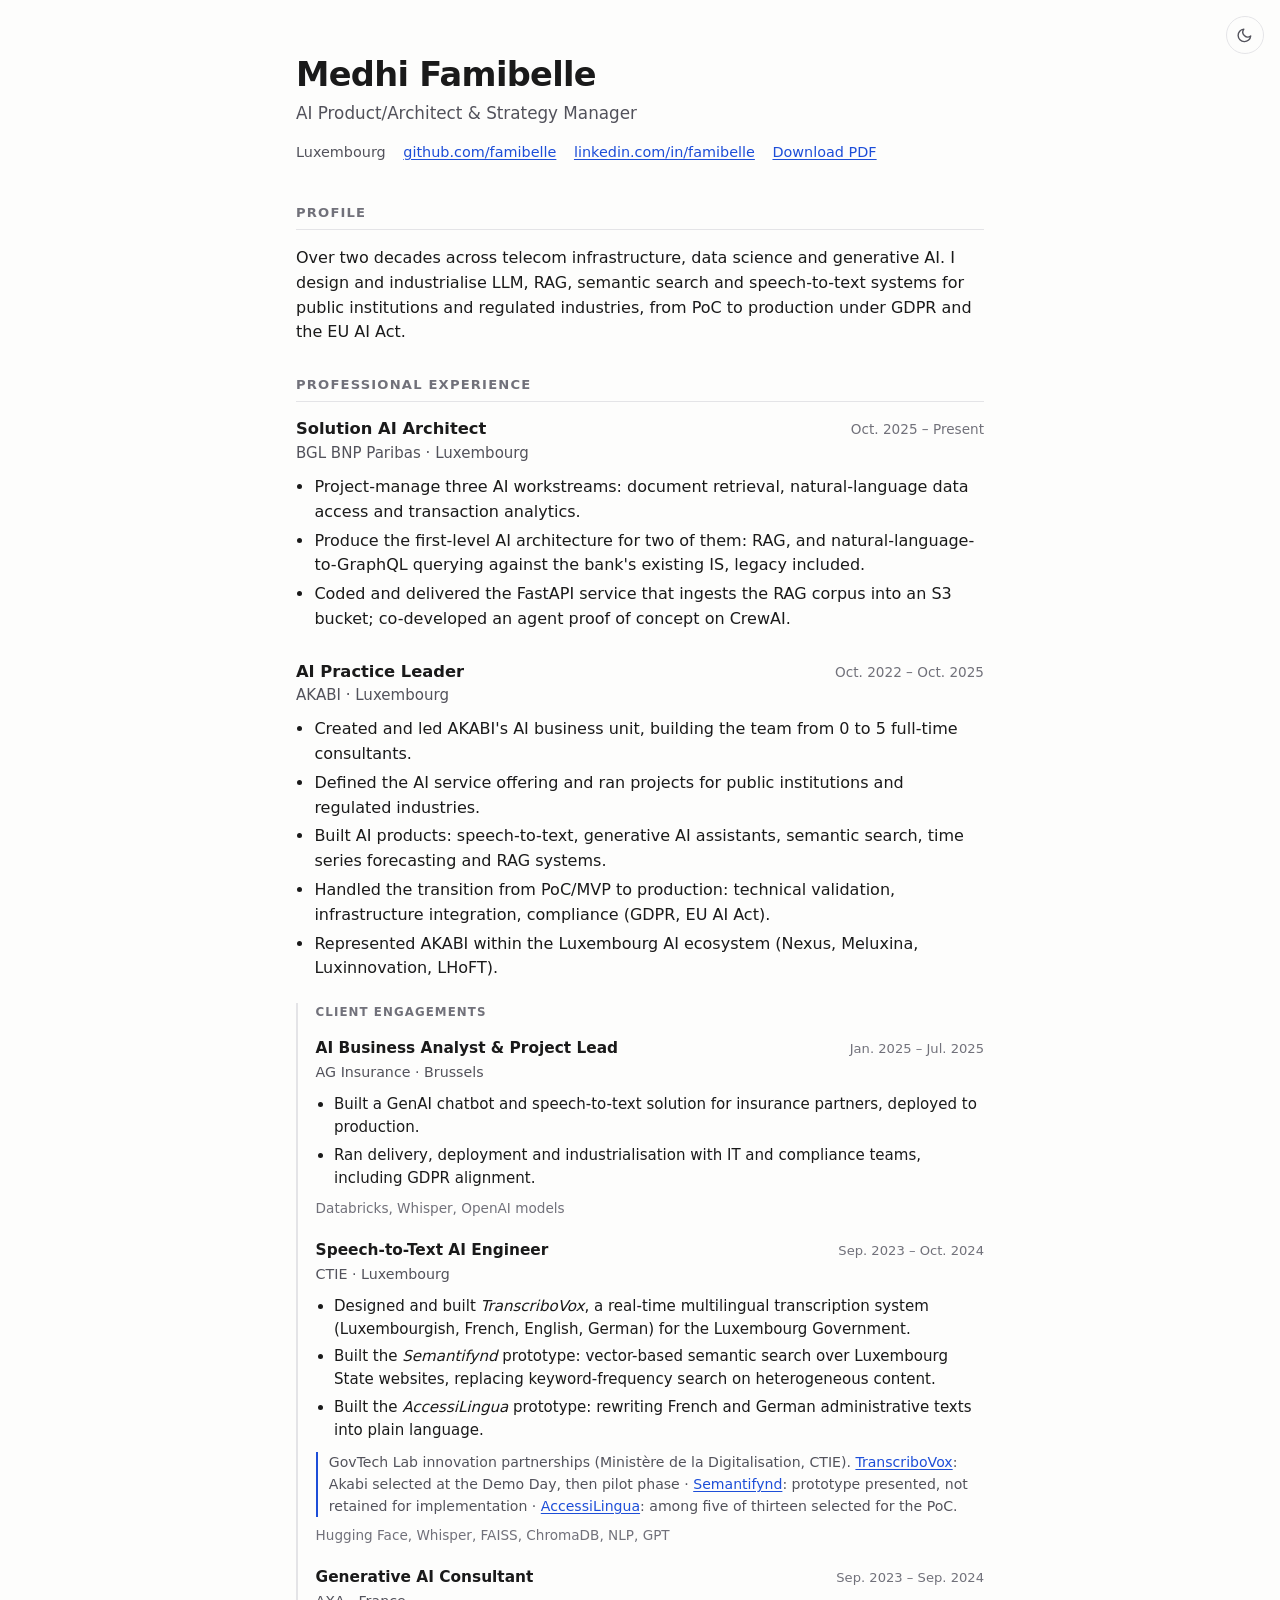
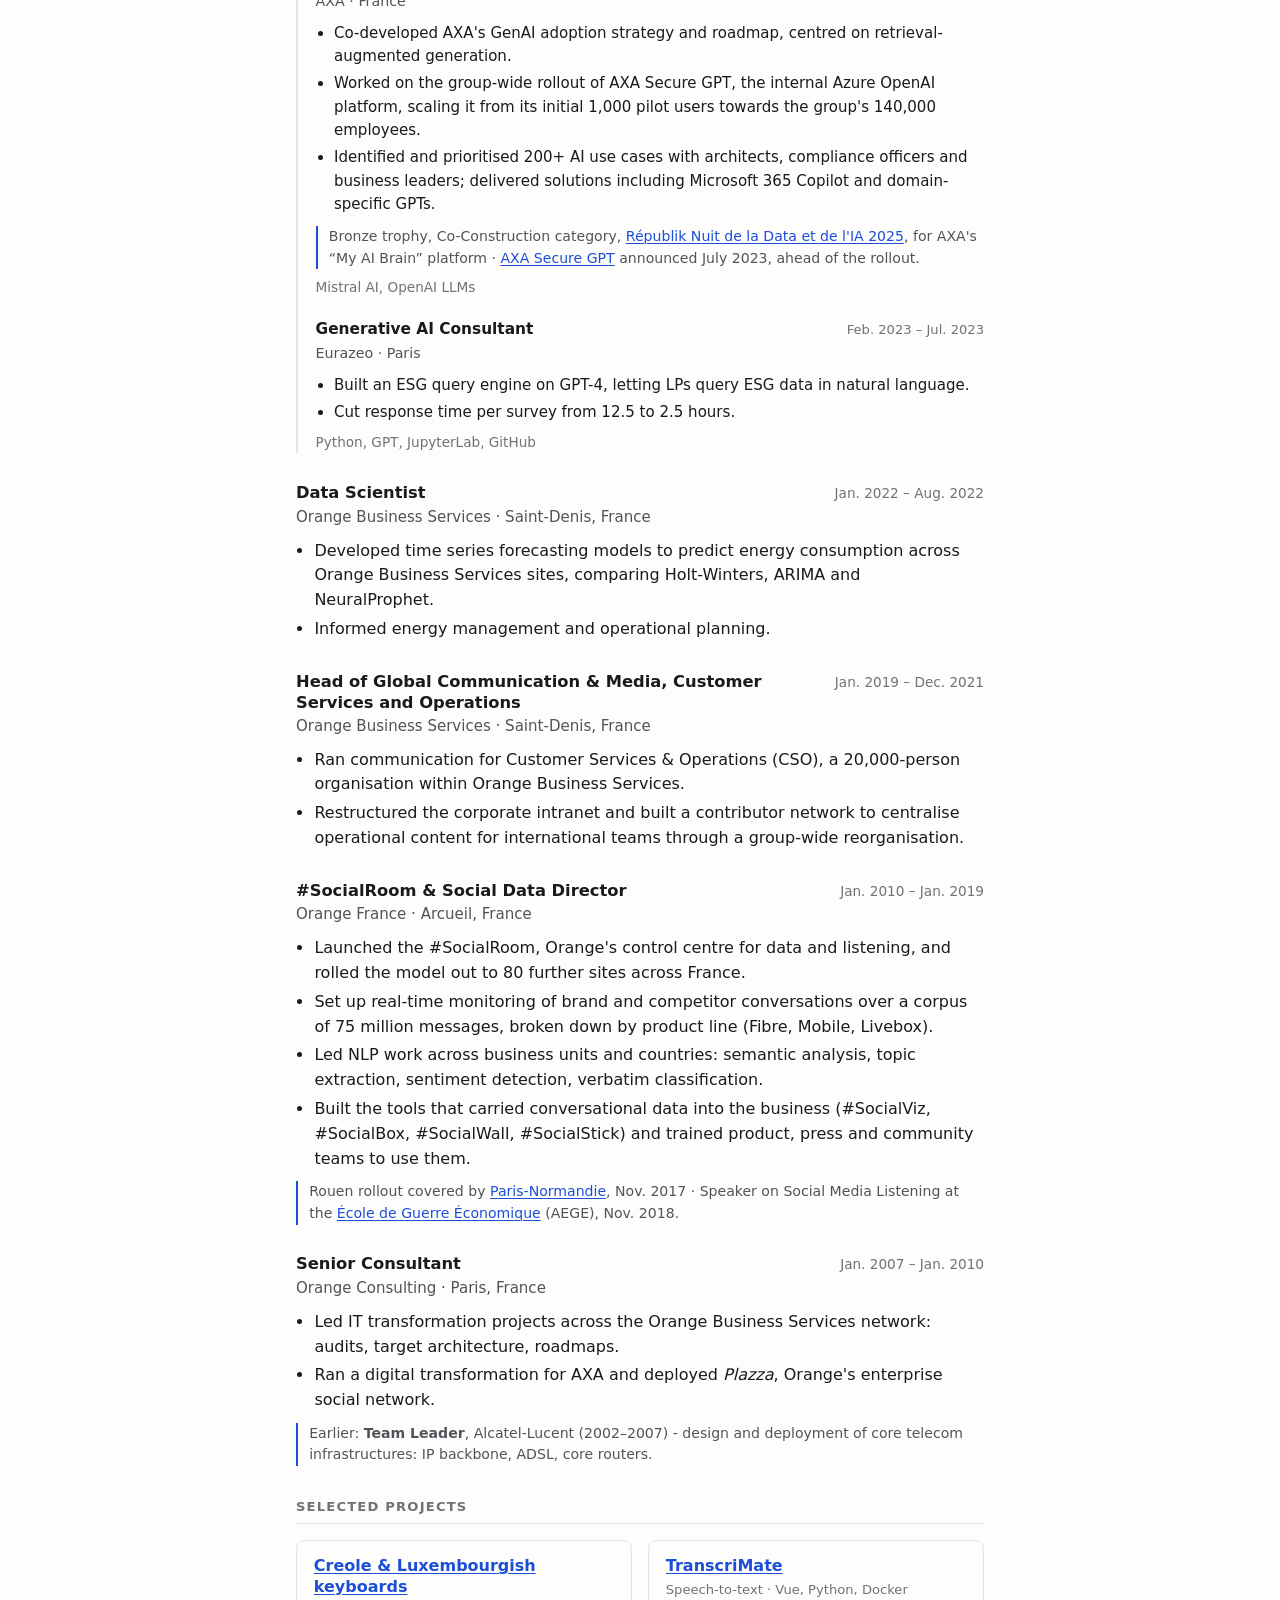
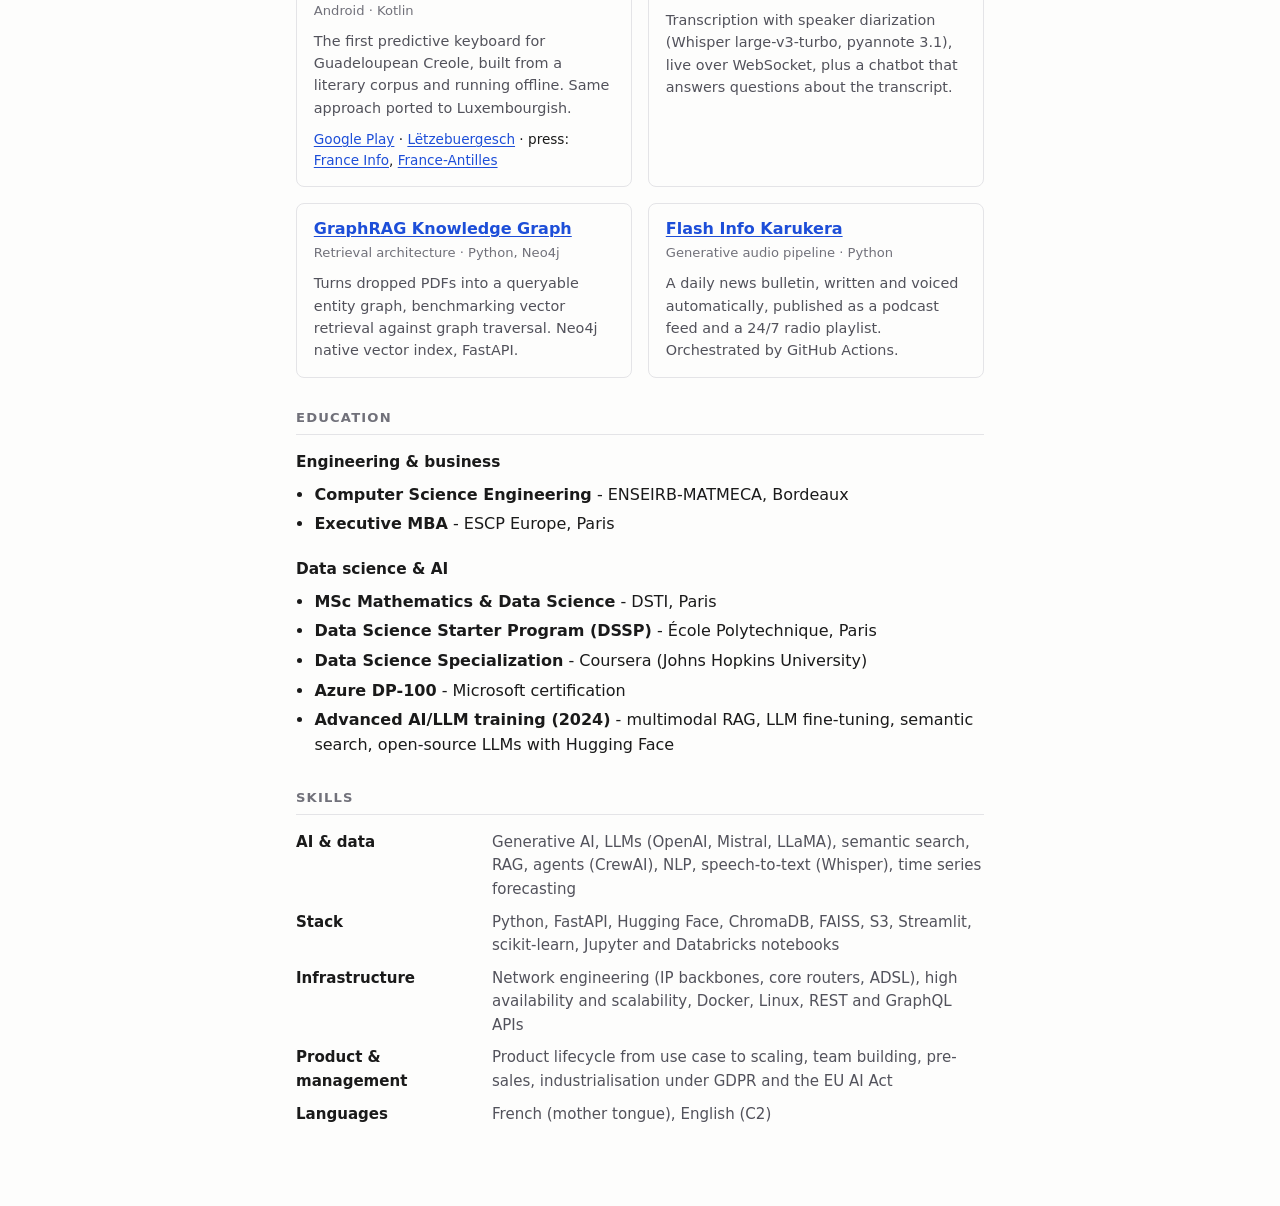
==== index.html @ b58284ec "Scope the Databricks claim to notebooks L'usage réel s'est limité aux notebooks. Listé sec dans une " ====
<!DOCTYPE html>
<html lang="en">
<head>
  <meta charset="utf-8">
  <meta name="viewport" content="width=device-width, initial-scale=1">
  <title>Medhi Famibelle - AI Product/Architect &amp; Strategy Manager</title>
  <meta name="description" content="CV of Medhi Famibelle - AI Product/Architect &amp; Strategy Manager. Generative AI, LLMs, RAG, speech-to-text and data science, from PoC to regulated production.">
  <link rel="stylesheet" href="assets/style.css">
  <link rel="stylesheet" href="assets/print.css" media="print">
  <script>
    // Avant le premier rendu, sinon la page clignote en clair au chargement.
    (function () {
      try {
        var saved = localStorage.getItem('theme');
        if (saved === 'light' || saved === 'dark') {
          document.documentElement.setAttribute('data-theme', saved);
        }
      } catch (e) { /* localStorage indisponible : on garde la préférence système */ }
    })();
  </script>
</head>
<body>

<button id="theme-toggle" class="theme-toggle" type="button" aria-label="Switch to dark mode" aria-pressed="false">
  <svg class="icon-sun" viewBox="0 0 24 24" fill="none" stroke="currentColor" stroke-width="2" stroke-linecap="round" aria-hidden="true">
    <circle cx="12" cy="12" r="4"></circle>
    <path d="M12 2v2M12 20v2M4.9 4.9l1.4 1.4M17.7 17.7l1.4 1.4M2 12h2M20 12h2M4.9 19.1l1.4-1.4M17.7 6.3l1.4-1.4"></path>
  </svg>
  <svg class="icon-moon" viewBox="0 0 24 24" fill="none" stroke="currentColor" stroke-width="2" stroke-linecap="round" stroke-linejoin="round" aria-hidden="true">
    <path d="M21 12.8A9 9 0 1 1 11.2 3a7 7 0 0 0 9.8 9.8z"></path>
  </svg>
</button>

<main class="cv">

  <header class="identity">
    <h1>Medhi Famibelle</h1>
    <p class="headline">AI Product/Architect &amp; Strategy Manager</p>
    <ul class="contact">
      <li>Luxembourg</li>
      <li><a href="https://github.com/famibelle" rel="me">github.com/famibelle</a></li>
      <li><a href="https://www.linkedin.com/in/famibelle/" rel="me">linkedin.com/in/famibelle</a></li>
      <li class="contact-pdf"><a href="medhi-famibelle-cv.pdf" download>Download PDF</a></li>
    </ul>
  </header>

  <section id="profile">
    <h2>Profile</h2>
    <p>
      Over two decades across telecom infrastructure, data science and generative AI.
      I design and industrialise LLM, RAG, semantic search and speech-to-text systems
      for public institutions and regulated industries, from PoC to production under
      GDPR and the EU AI Act.
    </p>
  </section>

  <section id="experience">
    <h2>Professional experience</h2>

    <article class="entry">
      <header class="entry-head">
        <h3 class="entry-role">Solution AI Architect</h3>
        <p class="entry-org">BGL BNP Paribas<span class="sep"> · </span><span class="entry-place">Luxembourg</span></p>
        <p class="entry-dates"><time datetime="2025-10">Oct. 2025</time> – Present</p>
      </header>
      <ul class="bullets">
        <li>Project-manage three AI workstreams: document retrieval, natural-language data access and transaction analytics.</li>
        <li>Produce the first-level AI architecture for two of them: RAG, and natural-language-to-GraphQL querying against the bank's existing IS, legacy included.</li>
        <li>Coded and delivered the FastAPI service that ingests the RAG corpus into an S3 bucket; co-developed an agent proof of concept on CrewAI.</li>
      </ul>
    </article>

    <article class="entry">
      <header class="entry-head">
        <h3 class="entry-role">AI Practice Leader</h3>
        <p class="entry-org">AKABI<span class="sep"> · </span><span class="entry-place">Luxembourg</span></p>
        <p class="entry-dates"><time datetime="2022-10">Oct. 2022</time> – <time datetime="2025-10">Oct. 2025</time></p>
      </header>
      <ul class="bullets">
        <li>Created and led AKABI's AI business unit, building the team from 0 to 5 full-time consultants.</li>
        <li>Defined the AI service offering and ran projects for public institutions and regulated industries.</li>
        <li>Built AI products: speech-to-text, generative AI assistants, semantic search, time series forecasting and RAG systems.</li>
        <li>Handled the transition from PoC/MVP to production: technical validation, infrastructure integration, compliance (GDPR, EU AI Act).</li>
        <li>Represented AKABI within the Luxembourg AI ecosystem (Nexus, Meluxina, Luxinnovation, LHoFT).</li>
      </ul>

      <div class="missions">
        <h4 class="missions-label">Client engagements</h4>

        <article class="entry entry--sub">
          <header class="entry-head">
            <h3 class="entry-role">AI Business Analyst &amp; Project Lead</h3>
            <p class="entry-org">AG Insurance<span class="sep"> · </span><span class="entry-place">Brussels</span></p>
            <p class="entry-dates"><time datetime="2025-01">Jan. 2025</time> – <time datetime="2025-07">Jul. 2025</time></p>
          </header>
          <ul class="bullets">
            <li>Built a GenAI chatbot and speech-to-text solution for insurance partners, deployed to production.</li>
            <li>Ran delivery, deployment and industrialisation with IT and compliance teams, including GDPR alignment.</li>
          </ul>
          <p class="stack">Databricks, Whisper, OpenAI models</p>
        </article>

        <article class="entry entry--sub">
          <header class="entry-head">
            <h3 class="entry-role">Speech-to-Text AI Engineer</h3>
            <p class="entry-org">CTIE<span class="sep"> · </span><span class="entry-place">Luxembourg</span></p>
            <p class="entry-dates"><time datetime="2023-09">Sep. 2023</time> – <time datetime="2024-10">Oct. 2024</time></p>
          </header>
          <ul class="bullets">
            <li>Designed and built <em>TranscriboVox</em>, a real-time multilingual transcription system (Luxembourgish, French, English, German) for the Luxembourg Government.</li>
            <li>Built the <em>Semantifynd</em> prototype: vector-based semantic search over Luxembourg State websites, replacing keyword-frequency search on heterogeneous content.</li>
            <li>Built the <em>AccessiLingua</em> prototype: rewriting French and German administrative texts into plain language.</li>
          </ul>
          <p class="note">GovTech Lab innovation partnerships (Ministère de la Digitalisation, CTIE). <a href="https://govtechlab.public.lu/en/agenda/2023/demoday-transcribovox.html">TranscriboVox</a>: Akabi selected at the Demo Day, then pilot phase · <a href="https://govtechlab.public.lu/fr/call-solution/2023/semantifynd.html">Semantifynd</a>: prototype presented, not retained for implementation · <a href="https://mindigital.gouvernement.lu/fr/actualites/article/2024/accessilingua-poc.html">AccessiLingua</a>: among five of thirteen selected for the PoC.</p>
          <p class="stack">Hugging Face, Whisper, FAISS, ChromaDB, NLP, GPT</p>
        </article>

        <article class="entry entry--sub">
          <header class="entry-head">
            <h3 class="entry-role">Generative AI Consultant</h3>
            <p class="entry-org">AXA<span class="sep"> · </span><span class="entry-place">France</span></p>
            <p class="entry-dates"><time datetime="2023-09">Sep. 2023</time> – <time datetime="2024-09">Sep. 2024</time></p>
          </header>
          <ul class="bullets">
            <li>Co-developed AXA's GenAI adoption strategy and roadmap, centred on retrieval-augmented generation.</li>
            <li>Worked on the group-wide rollout of AXA Secure GPT, the internal Azure OpenAI platform, scaling it from its initial 1,000 pilot users towards the group's 140,000 employees.</li>
            <li>Identified and prioritised 200+ AI use cases with architects, compliance officers and business leaders; delivered solutions including Microsoft 365 Copilot and domain-specific GPTs.</li>
          </ul>
          <p class="note">Bronze trophy, Co-Construction category, <a href="https://www.republikgroup.com/articles/ecedf929-921c-f111-9a49-000d3a2f771b/nuit-de-la-data-et-de-l-ia-2025-decouvrez-le-palmares-des-trophees-">Républik Nuit de la Data et de l'IA 2025</a>, for AXA's “My AI Brain” platform · <a href="https://www.axa.com/fr/presse/communiques-de-presse/axa-propose-une-ia-generative-securisee-a-ses-collaborateurs">AXA Secure GPT</a> announced July 2023, ahead of the rollout.</p>
          <p class="stack">Mistral AI, OpenAI LLMs</p>
        </article>

        <article class="entry entry--sub">
          <header class="entry-head">
            <h3 class="entry-role">Generative AI Consultant</h3>
            <p class="entry-org">Eurazeo<span class="sep"> · </span><span class="entry-place">Paris</span></p>
            <p class="entry-dates"><time datetime="2023-02">Feb. 2023</time> – <time datetime="2023-07">Jul. 2023</time></p>
          </header>
          <ul class="bullets">
            <li>Built an ESG query engine on GPT-4, letting LPs query ESG data in natural language.</li>
            <li>Cut response time per survey from 12.5 to 2.5 hours.</li>
          </ul>
          <p class="stack">Python, GPT, JupyterLab, GitHub</p>
        </article>

      </div>
    </article>

    <article class="entry">
      <header class="entry-head">
        <h3 class="entry-role">Data Scientist</h3>
        <p class="entry-org">Orange Business Services<span class="sep"> · </span><span class="entry-place">Saint-Denis, France</span></p>
        <p class="entry-dates"><time datetime="2022-01">Jan. 2022</time> – <time datetime="2022-08">Aug. 2022</time></p>
      </header>
      <ul class="bullets">
        <li>Developed time series forecasting models to predict energy consumption across Orange Business Services sites, comparing Holt-Winters, ARIMA and NeuralProphet.</li>
        <li>Informed energy management and operational planning.</li>
      </ul>
    </article>

    <article class="entry">
      <header class="entry-head">
        <h3 class="entry-role">Head of Global Communication &amp; Media, Customer Services and Operations</h3>
        <p class="entry-org">Orange Business Services<span class="sep"> · </span><span class="entry-place">Saint-Denis, France</span></p>
        <p class="entry-dates"><time datetime="2019-01">Jan. 2019</time> – <time datetime="2021-12">Dec. 2021</time></p>
      </header>
      <ul class="bullets">
        <li>Ran communication for Customer Services &amp; Operations (CSO), a 20,000-person organisation within Orange Business Services.</li>
        <li>Restructured the corporate intranet and built a contributor network to centralise operational content for international teams through a group-wide reorganisation.</li>
      </ul>
    </article>

    <article class="entry">
      <header class="entry-head">
        <h3 class="entry-role">#SocialRoom &amp; Social Data Director</h3>
        <p class="entry-org">Orange France<span class="sep"> · </span><span class="entry-place">Arcueil, France</span></p>
        <p class="entry-dates"><time datetime="2010-01">Jan. 2010</time> – <time datetime="2019-01">Jan. 2019</time></p>
      </header>
      <ul class="bullets">
        <li>Launched the #SocialRoom, Orange's control centre for data and listening, and rolled the model out to 80 further sites across France.</li>
        <li>Set up real-time monitoring of brand and competitor conversations over a corpus of 75 million messages, broken down by product line (Fibre, Mobile, Livebox).</li>
        <li>Led NLP work across business units and countries: semantic analysis, topic extraction, sentiment detection, verbatim classification.</li>
        <li>Built the tools that carried conversational data into the business (#SocialViz, #SocialBox, #SocialWall, #SocialStick) and trained product, press and community teams to use them.</li>
      </ul>
      <p class="note">Rouen rollout covered by <a href="https://web.archive.org/web/20171128231243/http://www.paris-normandie.fr/actualites/economie/orange-inaugure-a-rouen-une-plate-forme-de-web-conseillers-FA11558580">Paris-Normandie</a>, Nov. 2017 · Speaker on Social Media Listening at the <a href="https://www.aege.fr/agenda/conference-social-media-listening-91">École de Guerre Économique</a> (AEGE), Nov. 2018.</p>
    </article>

    <article class="entry">
      <header class="entry-head">
        <h3 class="entry-role">Senior Consultant</h3>
        <p class="entry-org">Orange Consulting<span class="sep"> · </span><span class="entry-place">Paris, France</span></p>
        <p class="entry-dates"><time datetime="2007-01">Jan. 2007</time> – <time datetime="2010-01">Jan. 2010</time></p>
      </header>
      <ul class="bullets">
        <li>Led IT transformation projects across the Orange Business Services network: audits, target architecture, roadmaps.</li>
        <li>Ran a digital transformation for AXA and deployed <em>Plazza</em>, Orange's enterprise social network.</li>
      </ul>
    </article>

    <p class="note">Earlier: <strong>Team Leader</strong>, Alcatel-Lucent (<time datetime="2002-01">2002</time>–<time datetime="2007-01">2007</time>) - design and deployment of core telecom infrastructures: IP backbone, ADSL, core routers.</p>
  </section>

  <section id="projects">
    <h2>Selected projects</h2>
    <ul class="projects">

      <li class="project">
        <h3 class="project-name"><a href="https://famibelle.github.io/KreyolKeyb/">Creole &amp; Luxembourgish keyboards</a></h3>
        <p class="project-tag">Android · Kotlin</p>
        <p class="project-desc">
          The first predictive keyboard for Guadeloupean Creole, built from a literary
          corpus and running offline. Same approach ported to Luxembourgish.
        </p>
        <p class="project-links">
          <a href="https://play.google.com/store/apps/details?id=com.potomitan.kreyolkeyboard">Google Play</a><span class="sep"> · </span><a href="https://famibelle.github.io/LuxKeyb/">Lëtzebuergesch</a><span class="sep"> · </span>press: <a href="https://la1ere.franceinfo.fr/guadeloupe/klavye-kreyol-karukera-l-appli-pour-smartphone-qui-facilite-la-redaction-de-messages-en-creole-guadeloupeen-1723969.html">France Info</a>, <a href="https://www.guadeloupe.franceantilles.fr/actualite/economie/si-le-creole-guadeloupeen-nexiste-pas-petit-a-petit-on-sefface-1088477.php">France-Antilles</a>
        </p>
      </li>

      <li class="project">
        <h3 class="project-name"><a href="https://github.com/famibelle/TranscriMate">TranscriMate</a></h3>
        <p class="project-tag">Speech-to-text · Vue, Python, Docker</p>
        <p class="project-desc">
          Transcription with speaker diarization (Whisper large-v3-turbo, pyannote 3.1),
          live over WebSocket, plus a chatbot that answers questions about the transcript.
        </p>
      </li>

      <li class="project">
        <h3 class="project-name"><a href="https://github.com/famibelle/KnowledgeGraphRag">GraphRAG Knowledge Graph</a></h3>
        <p class="project-tag">Retrieval architecture · Python, Neo4j</p>
        <p class="project-desc">
          Turns dropped PDFs into a queryable entity graph, benchmarking vector retrieval
          against graph traversal. Neo4j native vector index, FastAPI.
        </p>
      </li>

      <li class="project">
        <h3 class="project-name"><a href="https://famibelle.github.io/FlashInfoKarukera/">Flash Info Karukera</a></h3>
        <p class="project-tag">Generative audio pipeline · Python</p>
        <p class="project-desc">
          A daily news bulletin, written and voiced automatically, published as a podcast
          feed and a 24/7 radio playlist. Orchestrated by GitHub Actions.
        </p>
      </li>

    </ul>
  </section>

  <section id="education">
    <h2>Education</h2>

    <h3 class="sub-heading">Engineering &amp; business</h3>
    <ul class="plain">
      <li><strong>Computer Science Engineering</strong> - ENSEIRB-MATMECA, Bordeaux</li>
      <li><strong>Executive MBA</strong> - ESCP Europe, Paris</li>
    </ul>

    <h3 class="sub-heading">Data science &amp; AI</h3>
    <ul class="plain">
      <li><strong>MSc Mathematics &amp; Data Science</strong> - DSTI, Paris</li>
      <li><strong>Data Science Starter Program (DSSP)</strong> - École Polytechnique, Paris</li>
      <li><strong>Data Science Specialization</strong> - Coursera (Johns Hopkins University)</li>
      <li><strong>Azure DP-100</strong> - Microsoft certification</li>
      <li><strong>Advanced AI/LLM training (2024)</strong> - multimodal RAG, LLM fine-tuning, semantic search, open-source LLMs with Hugging Face</li>
    </ul>
  </section>

  <section id="skills">
    <h2>Skills</h2>
    <dl class="skills">
      <dt>AI &amp; data</dt>
      <dd>Generative AI, LLMs (OpenAI, Mistral, LLaMA), semantic search, RAG, agents (CrewAI), NLP, speech-to-text (Whisper), time series forecasting</dd>

      <dt>Stack</dt>
      <dd>Python, FastAPI, Hugging Face, ChromaDB, FAISS, S3, Streamlit, scikit-learn, Jupyter and Databricks notebooks</dd>

      <dt>Infrastructure</dt>
      <dd>Network engineering (IP backbones, core routers, ADSL), high availability and scalability, Docker, Linux, REST and GraphQL APIs</dd>

      <dt>Product &amp; management</dt>
      <dd>Product lifecycle from use case to scaling, team building, pre-sales, industrialisation under GDPR and the EU AI Act</dd>

      <dt id="languages">Languages</dt>
      <dd>French (mother tongue), English (C2)</dd>
    </dl>
  </section>

</main>

<script>
  (function () {
    var root = document.documentElement;
    var btn = document.getElementById('theme-toggle');
    var mq = window.matchMedia('(prefers-color-scheme: dark)');

    // Thème réellement affiché : le choix explicite, sinon la préférence système.
    function active() {
      return root.getAttribute('data-theme') || (mq.matches ? 'dark' : 'light');
    }

    function sync() {
      var dark = active() === 'dark';
      btn.setAttribute('aria-pressed', String(dark));
      btn.setAttribute('aria-label', dark ? 'Switch to light mode' : 'Switch to dark mode');
    }

    btn.addEventListener('click', function () {
      var next = active() === 'dark' ? 'light' : 'dark';
      root.setAttribute('data-theme', next);
      try { localStorage.setItem('theme', next); } catch (e) { /* non bloquant */ }
      sync();
    });

    // Sans choix explicite, la page suit le système : le libellé doit suivre aussi.
    mq.addEventListener('change', sync);

    sync();
  })();
</script>

</body>
</html>
---- assets/style.css ----
/* Écran. Les styles d'impression vivent dans print.css. */

:root {
  --ink:        #1a1a1a;
  --ink-soft:   #52525b;
  --ink-faint:  #71717a;
  --paper:      #fdfdfc;
  --rule:       #e4e4e7;
  --accent:     #1d4ed8;

  --measure:    46rem;
  --gap:        1.9rem;

  color-scheme: light;

  --font-body:  ui-sans-serif, system-ui, -apple-system, "Segoe UI", Roboto, Helvetica, Arial, sans-serif;
}

/* Thème sombre. Deux portes d'entrée, volontairement dupliquées :
   - la préférence système, sauf si l'utilisateur a explicitement choisi « clair » ;
   - l'attribut data-theme="dark" posé par le sélecteur (voir index.html).
   Toute nouvelle couleur doit être déclarée dans les deux blocs. */
@media (prefers-color-scheme: dark) {
  :root:not([data-theme="light"]) {
    color-scheme: dark;
    --ink:       #ededed;
    --ink-soft:  #b4b4bb;
    --ink-faint: #8f8f98;
    --paper:     #131316;
    --rule:      #2c2c31;
    --accent:    #7aa2f7;
  }
}

:root[data-theme="dark"] {
  color-scheme: dark;
  --ink:       #ededed;
  --ink-soft:  #b4b4bb;
  --ink-faint: #8f8f98;
  --paper:     #131316;
  --rule:      #2c2c31;
  --accent:    #7aa2f7;
}

* { box-sizing: border-box; }

html { -webkit-text-size-adjust: 100%; }

body {
  margin: 0;
  background: var(--paper);
  color: var(--ink);
  font-family: var(--font-body);
  font-size: 16px;
  line-height: 1.55;
}

.cv {
  max-width: var(--measure);
  margin: 0 auto;
  padding: 3.5rem 1.5rem 5rem;
}

a {
  color: var(--accent);
  text-decoration-thickness: 1px;
  text-underline-offset: 2px;
}

/* ── Identité ───────────────────────────────────────── */

.identity { margin-bottom: 2.5rem; }

.identity h1 {
  margin: 0;
  font-size: 2.1rem;
  line-height: 1.15;
  letter-spacing: -0.02em;
}

.headline {
  margin: 0.35rem 0 0;
  color: var(--ink-soft);
  font-size: 1.05rem;
}

.contact {
  display: flex;
  flex-wrap: wrap;
  gap: 0.4rem 1.1rem;
  margin: 0.9rem 0 0;
  padding: 0;
  list-style: none;
  font-size: 0.9rem;
  color: var(--ink-soft);
}

/* ── Sections ───────────────────────────────────────── */

section { margin-top: var(--gap); }

section h2 {
  margin: 0 0 1rem;
  padding-bottom: 0.35rem;
  border-bottom: 1px solid var(--rule);
  font-size: 0.82rem;
  font-weight: 600;
  letter-spacing: 0.09em;
  text-transform: uppercase;
  color: var(--ink-faint);
}

section > p { margin: 0; }

/* ── Entrées (expérience, formation) ────────────────── */

.entry + .entry { margin-top: 1.8rem; }

.entry-head {
  display: grid;
  grid-template-columns: 1fr auto;
  gap: 0 1rem;
  align-items: baseline;
}

.entry-role {
  grid-column: 1;
  margin: 0;
  font-size: 1.02rem;
  font-weight: 600;
  line-height: 1.3;
}

.entry-org {
  grid-column: 1;
  margin: 0.1rem 0 0;
  color: var(--ink-soft);
  font-size: 0.94rem;
}

.entry-dates {
  grid-column: 2;
  grid-row: 1;
  margin: 0;
  color: var(--ink-faint);
  font-size: 0.85rem;
  font-variant-numeric: tabular-nums;
  white-space: nowrap;
}

.bullets {
  margin: 0.6rem 0 0;
  padding-left: 1.15rem;
}

.bullets li { margin-bottom: 0.25rem; }

/* Distinction, prix, référence publique liée à une mission. */
.note {
  margin: 0.6rem 0 0;
  padding-left: 0.7rem;
  border-left: 2px solid var(--accent);
  color: var(--ink-soft);
  font-size: 0.88rem;
}

/* Technologies employées, en fin d'entrée. */
.stack {
  margin: 0.5rem 0 0;
  color: var(--ink-faint);
  font-size: 0.85rem;
}

/* ── Missions client imbriquées dans un poste ───────── */

.missions {
  margin-top: 1.4rem;
  padding-left: 1.1rem;
  border-left: 2px solid var(--rule);
}

.missions-label {
  margin: 0 0 1.1rem;
  font-size: 0.74rem;
  font-weight: 600;
  letter-spacing: 0.09em;
  text-transform: uppercase;
  color: var(--ink-faint);
}

.entry--sub + .entry--sub { margin-top: 1.35rem; }

.entry--sub .entry-role  { font-size: 0.96rem; }
.entry--sub .entry-org   { font-size: 0.89rem; }
.entry--sub .entry-dates { font-size: 0.82rem; }
.entry--sub .bullets     { font-size: 0.94rem; }

/* ── Projets (vitrine) ──────────────────────────────── */

.projects {
  display: grid;
  grid-template-columns: repeat(2, minmax(0, 1fr));
  gap: 1rem;
  margin: 0;
  padding: 0;
  list-style: none;
}

.project {
  padding: 0.95rem 1.05rem;
  border: 1px solid var(--rule);
  border-radius: 8px;
}

.project-name {
  margin: 0;
  font-size: 1rem;
  font-weight: 600;
  line-height: 1.3;
}

.project-tag {
  margin: 0.2rem 0 0;
  color: var(--ink-faint);
  font-size: 0.82rem;
}

.project-desc {
  margin: 0.55rem 0 0;
  color: var(--ink-soft);
  font-size: 0.9rem;
}

.project-links {
  margin: 0.6rem 0 0;
  font-size: 0.85rem;
}

/* ── Sous-titres et listes simples (formation) ──────── */

.sub-heading {
  margin: 1.3rem 0 0.5rem;
  font-size: 0.96rem;
  font-weight: 600;
}

.sub-heading:first-of-type { margin-top: 0; }

.plain {
  margin: 0;
  padding-left: 1.15rem;
}

.plain li { margin-bottom: 0.3rem; }

/* ── Listes clé/valeur (compétences, langues) ───────── */

.skills {
  display: grid;
  grid-template-columns: minmax(7rem, 11rem) 1fr;
  gap: 0.6rem 1.25rem;
  margin: 0;
}

.skills dt {
  font-weight: 600;
  font-size: 0.94rem;
}

.skills dd {
  margin: 0;
  color: var(--ink-soft);
  font-size: 0.94rem;
}

/* ── Petits écrans ──────────────────────────────────── */

/* Sélecteur de thème. Épinglé en haut à droite, masqué à l'impression
   (print.css). Les deux icônes coexistent dans le bouton ; le CSS n'en
   révèle qu'une, celle de l'action à venir. */
.theme-toggle {
  position: fixed;
  top: 1rem;
  right: 1rem;
  z-index: 10;
  display: flex;
  align-items: center;
  justify-content: center;
  width: 2.4rem;
  height: 2.4rem;
  padding: 0;
  border: 1px solid var(--rule);
  border-radius: 50%;
  background: var(--paper);
  color: var(--ink-soft);
  cursor: pointer;
}

.theme-toggle:hover {
  border-color: var(--accent);
  color: var(--accent);
}

.theme-toggle:focus-visible {
  outline: 2px solid var(--accent);
  outline-offset: 2px;
}

.theme-toggle svg {
  width: 1.05rem;
  height: 1.05rem;
}

/* Thème clair actif : on propose le passage au sombre (lune). */
.theme-toggle .icon-sun  { display: none; }
.theme-toggle .icon-moon { display: block; }

@media (prefers-color-scheme: dark) {
  :root:not([data-theme="light"]) .theme-toggle .icon-sun  { display: block; }
  :root:not([data-theme="light"]) .theme-toggle .icon-moon { display: none; }
}

:root[data-theme="dark"] .theme-toggle .icon-sun  { display: block; }
:root[data-theme="dark"] .theme-toggle .icon-moon { display: none; }

@media (max-width: 34rem) {
  .cv { padding-top: 2.25rem; }
  .identity h1 { font-size: 1.75rem; }

  .entry-head { grid-template-columns: 1fr; }
  .entry-dates { grid-column: 1; grid-row: auto; margin-top: 0.15rem; }

  .missions { padding-left: 0.8rem; }

  .projects { grid-template-columns: 1fr; }

  /* L'employeur et la ville passent sur deux lignes plutôt que
     de déborder avec leur séparateur. */
  .sep { display: none; }
  .entry-place { display: block; }

  .skills { grid-template-columns: 1fr; gap: 0.15rem; }
  .skills dd { margin-bottom: 0.6rem; }
}
---- assets/print.css ----
/* Impression / export PDF (Ctrl+P → « Enregistrer au format PDF »).
   Chargé via media="print", donc ces règles ne s'appliquent jamais à l'écran. */

@page {
  size: A4;
  margin: 12mm 14mm;
}

/* Le papier est blanc quoi qu'il arrive : on rétablit la palette claire même si
   le thème sombre est actif à l'écran. Les sélecteurs reprennent la spécificité
   des blocs sombres de style.css, sans quoi ils ne l'emporteraient pas. */
:root,
:root:not([data-theme="light"]),
:root[data-theme="dark"] {
  color-scheme: light;
  --ink:       #000;
  --ink-soft:  #333;
  --ink-faint: #555;
  --paper:     #fff;
  --rule:      #ccc;
  --accent:    #000;
}

/* Le sélecteur de thème n'a aucun sens sur le papier. Le lien de téléchargement
   non plus : c'est le PDF lui-même qui est en train d'être produit. */
.theme-toggle,
.contact-pdf { display: none; }

body {
  background: #fff;
  color: #000;
  font-size: 9.3pt;
  line-height: 1.32;
}

.cv {
  max-width: none;
  padding: 0;
}

/* Les liens perdent leur couleur mais gardent leur URL en clair. */
a { color: #000; text-decoration: none; }

a[href^="http"]::after {
  content: " (" attr(href) ")";
  font-size: 0.85em;
  color: #444;
  word-break: break-all;
}

/* Sauf dans les notes et les liens de projet : ce sont des citations, et leurs
   URL sont longues (archive.org, articles à identifiant). Les imprimer noyait
   le texte — la note nomme déjà sa source, c'est ce qui compte sur papier. */
.note a[href^="http"]::after,
.project-links a[href^="http"]::after { content: none; }

/* Compensation : les liens cités restent repérables à l'œil. */
.note a,
.project-links a { text-decoration: underline; text-underline-offset: 2px; }

.identity { margin-bottom: 1.2rem; }
.identity h1 { font-size: 19pt; }
.headline { font-size: 11pt; }
.contact { gap: 0.2rem 0.9rem; font-size: 8.5pt; }

section { margin-top: 0.75rem; }

section h2 {
  margin-bottom: 0.6rem;
  font-size: 8.5pt;
  border-bottom-color: #999;
  color: #000;
}

.entry + .entry { margin-top: 0.7rem; }
.entry--sub + .entry--sub { margin-top: 0.6rem; }

.entry-role { font-size: 10.5pt; }
.entry-org, .entry-dates, .stack, .skills dd, .note { color: #333; }
.note { border-left-color: #999; }

.missions { margin-top: 0.8rem; border-left-color: #ccc; }
.missions-label { margin-bottom: 0.7rem; }

.bullets { margin-top: 0.4rem; }
.bullets li { margin-bottom: 0.12rem; }

.skills { gap: 0.4rem 1rem; }

.projects { gap: 0.55rem; }
.project { padding: 0.55rem 0.7rem; border-color: #bbb; }
.project-name { font-size: 10pt; }
.project-tag { font-size: 8pt; color: #555; }
.project-desc { font-size: 8.8pt; color: #333; }
.project-links { font-size: 8pt; }

/* Les URL en clair après chaque lien feraient exploser les cartes projet. */
.project a[href^="http"]::after { content: none; }

/* Pagination : ne jamais couper une entrée ni orpheliner un titre.
   Exception : un poste qui contient des missions dépasse une page A4 —
   lui interdire la coupure produirait une page blanche, donc on l'autorise. */
.entry             { break-inside: avoid; page-break-inside: avoid; }
/* Une mission cliente haute (bullets + note de sources) qui refuse de se
   couper repousse tout un bloc et laisse un quart de page blanc. On l'autorise
   à se scinder : elle reste précédée de son en-tête grâce à break-after. */
.entry--sub        { break-inside: auto;  page-break-inside: auto; }
/* Même pathologie dans la page FDE : le bloc « Earlier » résume douze ans, dépasse
   la place restante en fin de page et sautait entier. Scopé pour ne pas toucher
   la pagination du CV principal. */
#earlier .entry    { break-inside: auto;  page-break-inside: auto; }
.entry:has(.missions) { break-inside: auto;  page-break-inside: auto; }
.project           { break-inside: avoid; page-break-inside: avoid; }

section h2         { break-after: avoid; page-break-after: avoid; }
.entry-head        { break-after: avoid; page-break-after: avoid; }
.missions-label    { break-after: avoid; page-break-after: avoid; }
.sub-heading       { break-after: avoid; page-break-after: avoid; }
.identity          { break-after: avoid; page-break-after: avoid; }
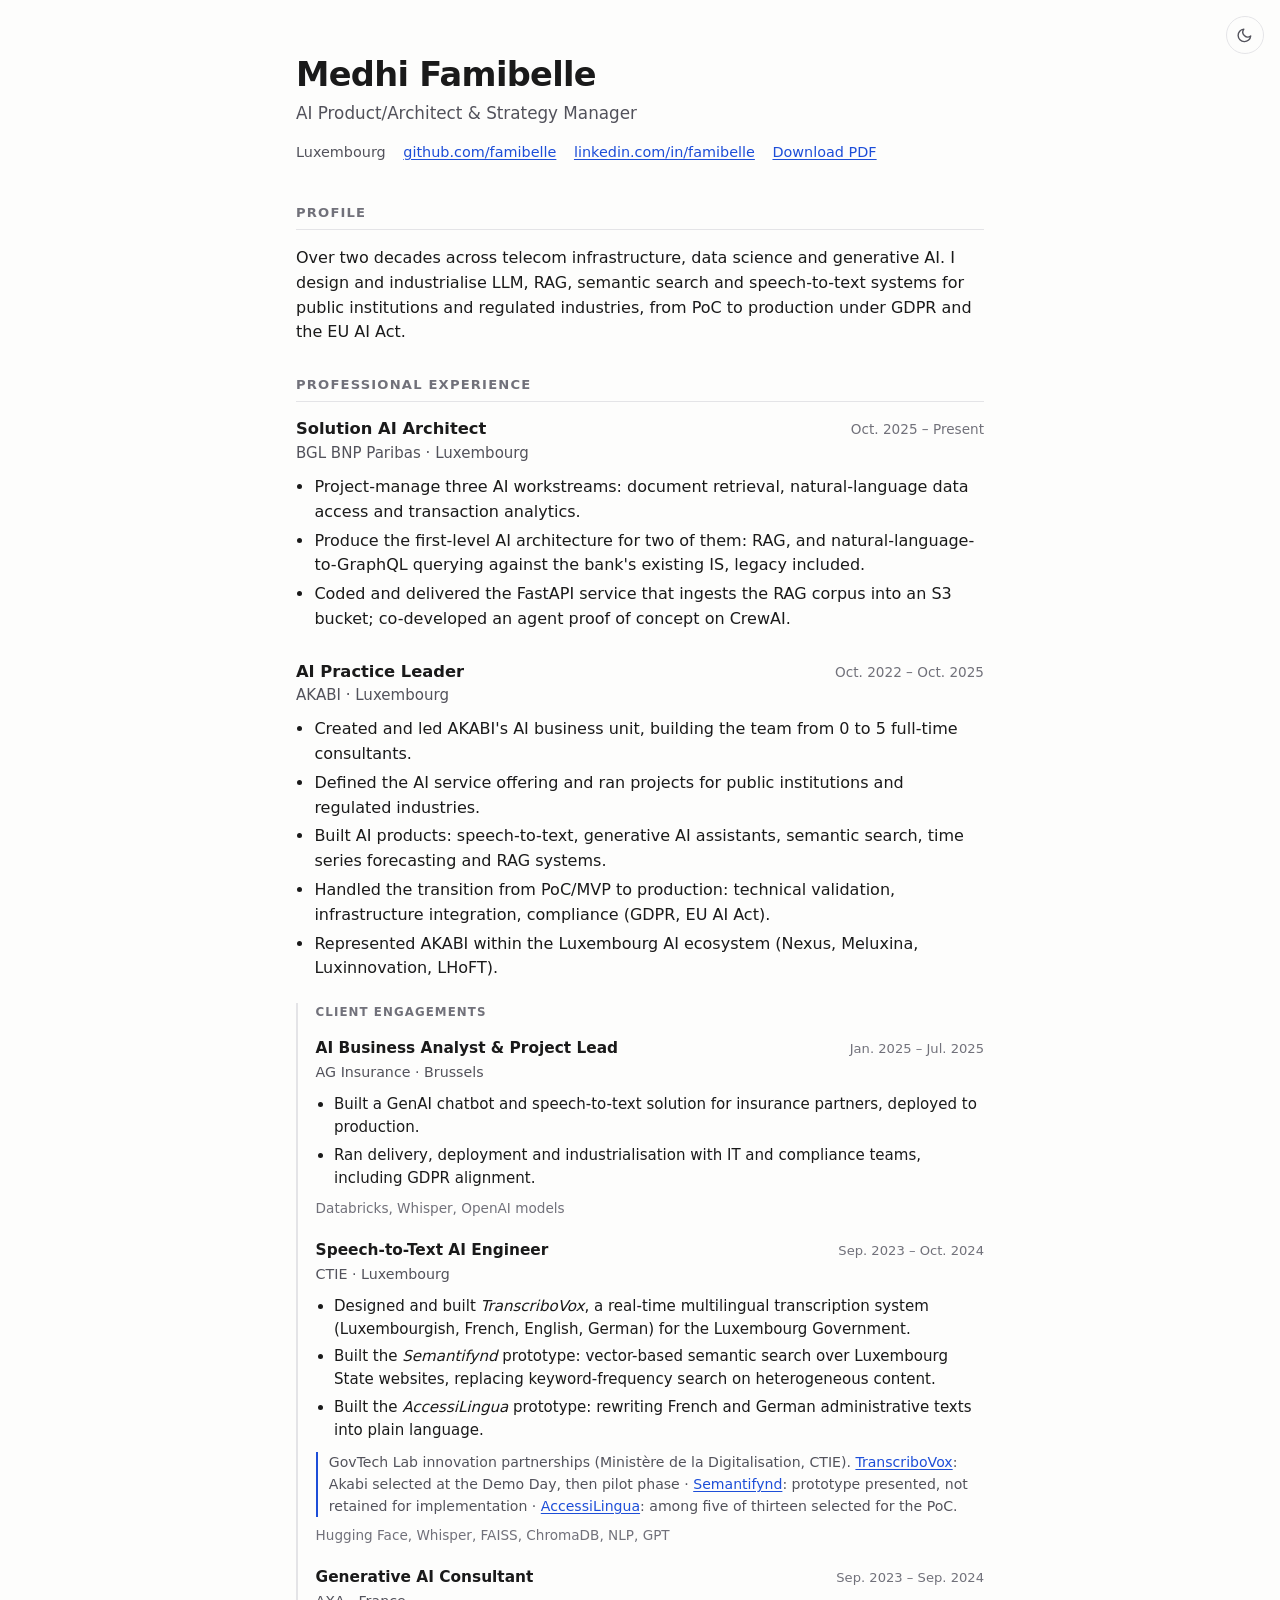
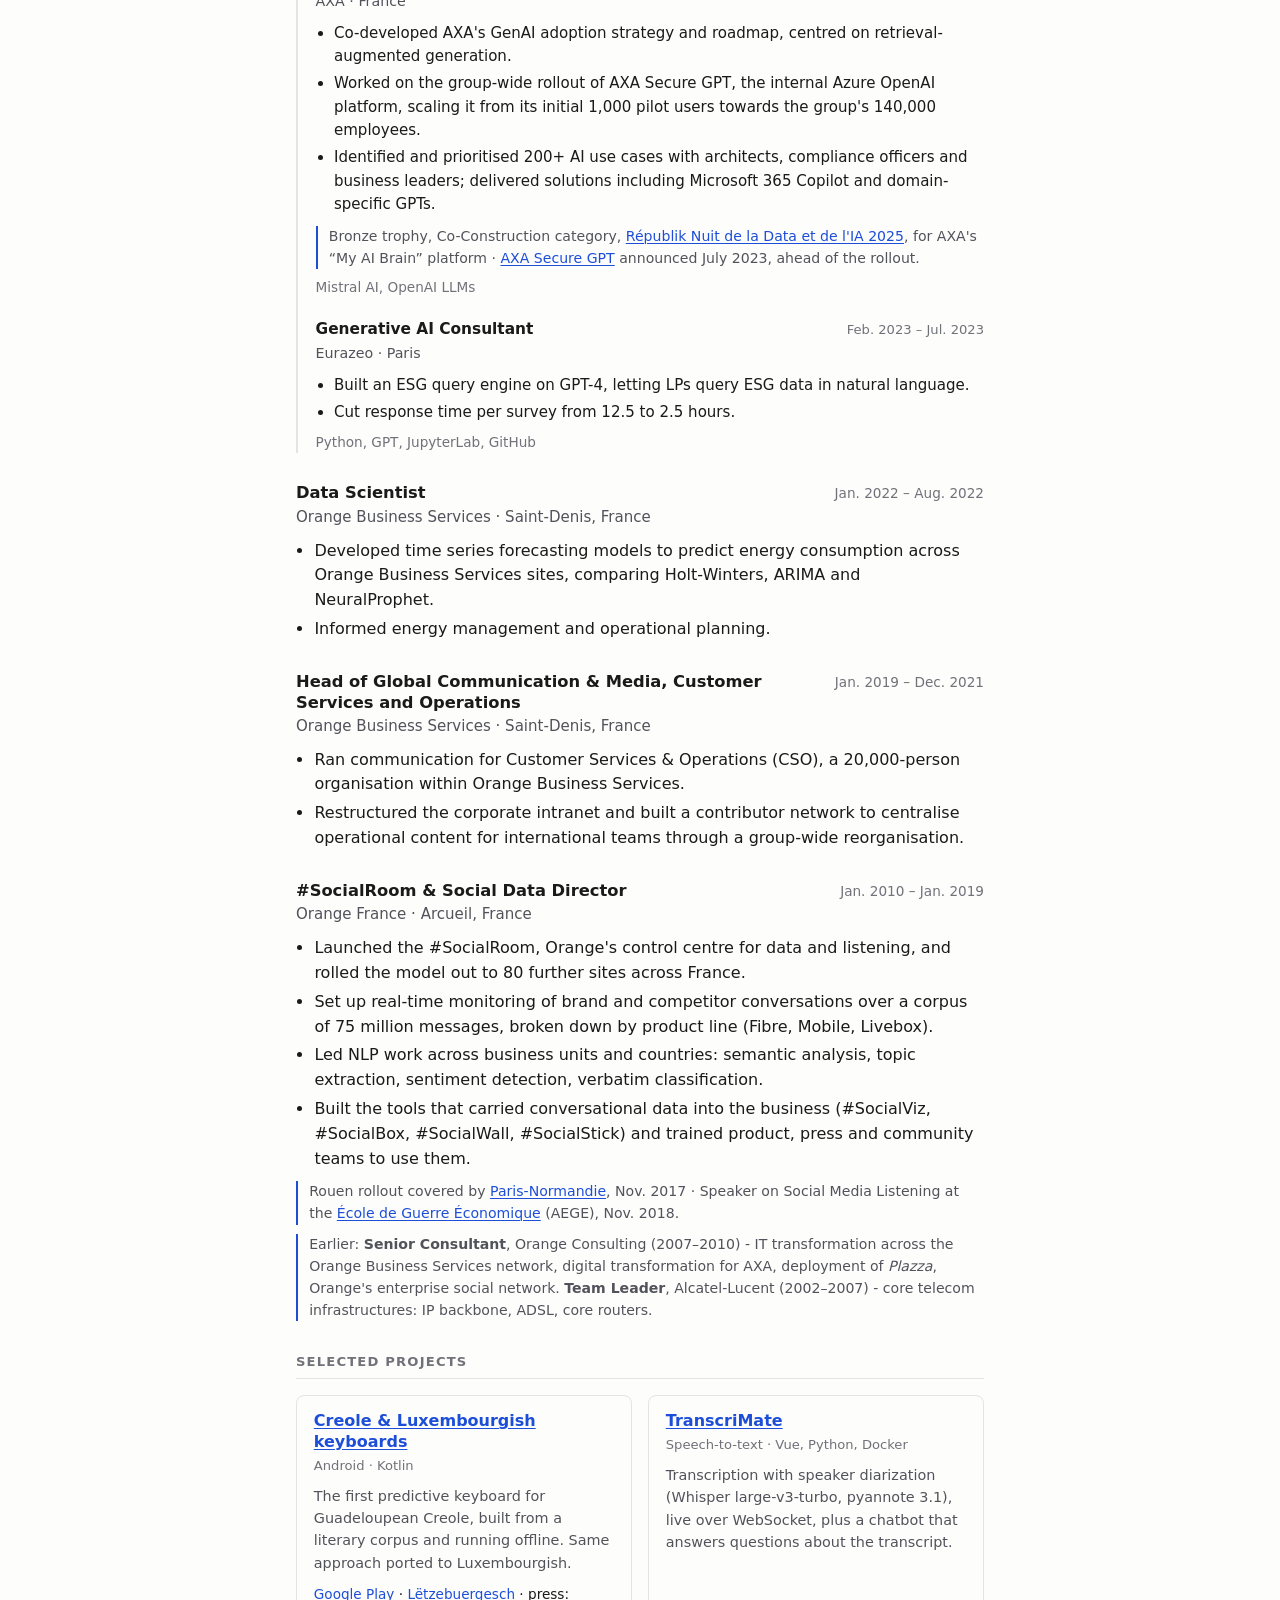
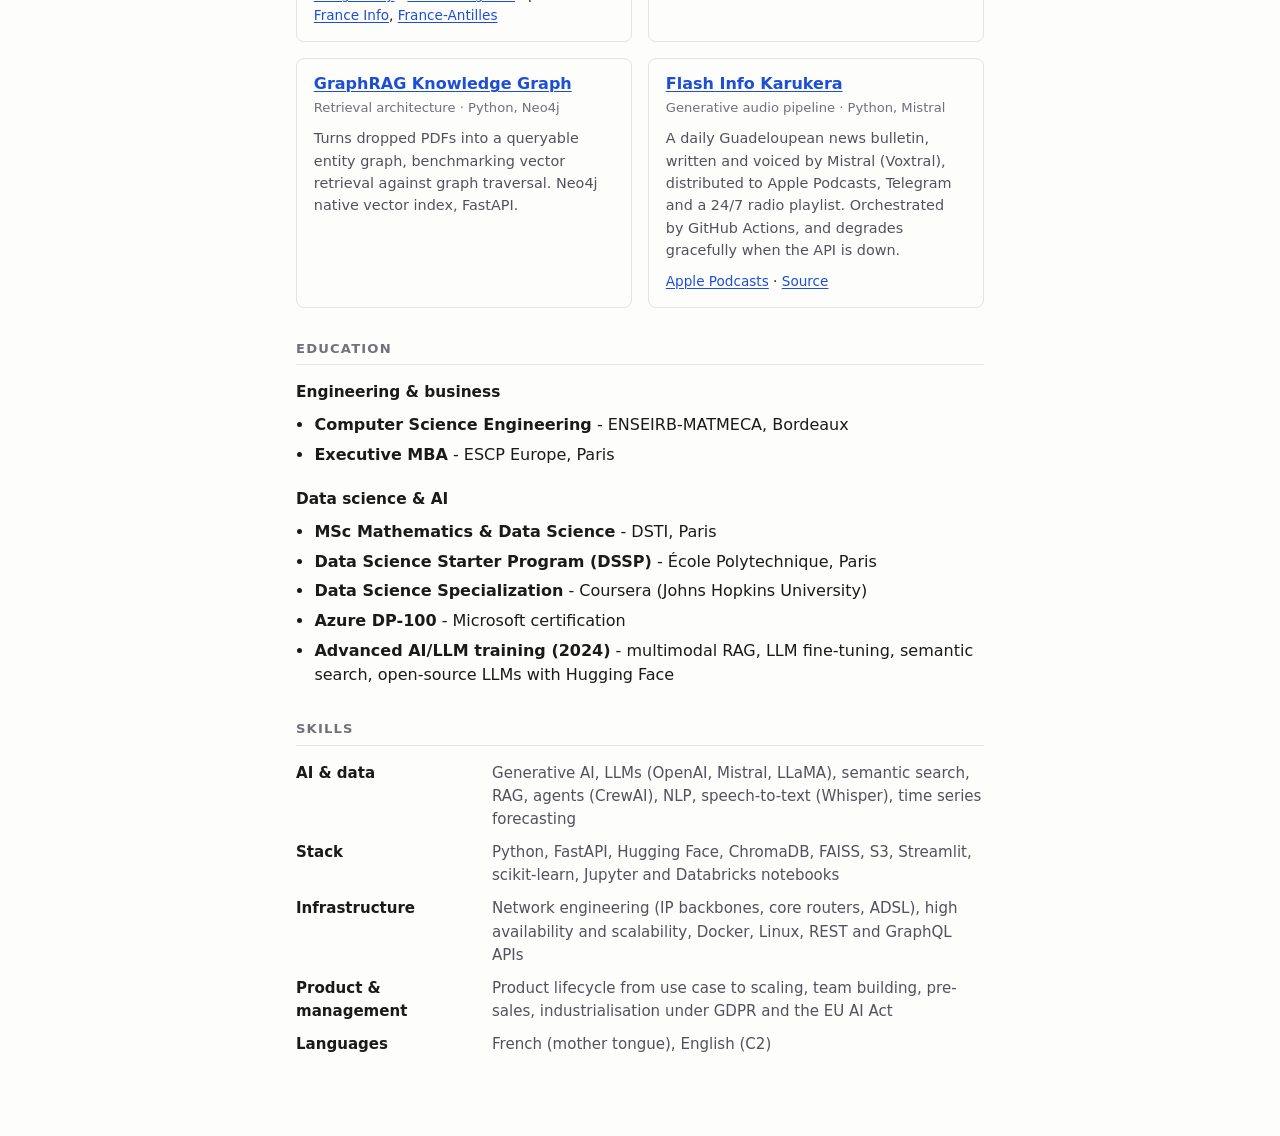
==== commit 6ff94bb9: "Detail the Flash Info pipeline and restore it to the FDE CV Le dépôt en dit bien plus que la fiche p" ====
--- a/index.html
+++ b/index.html
@@ -185,19 +185,7 @@
       <p class="note">Rouen rollout covered by <a href="https://web.archive.org/web/20171128231243/http://www.paris-normandie.fr/actualites/economie/orange-inaugure-a-rouen-une-plate-forme-de-web-conseillers-FA11558580">Paris-Normandie</a>, Nov. 2017 · Speaker on Social Media Listening at the <a href="https://www.aege.fr/agenda/conference-social-media-listening-91">École de Guerre Économique</a> (AEGE), Nov. 2018.</p>
     </article>
 
-    <article class="entry">
-      <header class="entry-head">
-        <h3 class="entry-role">Senior Consultant</h3>
-        <p class="entry-org">Orange Consulting<span class="sep"> · </span><span class="entry-place">Paris, France</span></p>
-        <p class="entry-dates"><time datetime="2007-01">Jan. 2007</time> – <time datetime="2010-01">Jan. 2010</time></p>
-      </header>
-      <ul class="bullets">
-        <li>Led IT transformation projects across the Orange Business Services network: audits, target architecture, roadmaps.</li>
-        <li>Ran a digital transformation for AXA and deployed <em>Plazza</em>, Orange's enterprise social network.</li>
-      </ul>
-    </article>
-
-    <p class="note">Earlier: <strong>Team Leader</strong>, Alcatel-Lucent (<time datetime="2002-01">2002</time>–<time datetime="2007-01">2007</time>) - design and deployment of core telecom infrastructures: IP backbone, ADSL, core routers.</p>
+    <p class="note">Earlier: <strong>Senior Consultant</strong>, Orange Consulting (<time datetime="2007-01">2007</time>–<time datetime="2010-01">2010</time>) - IT transformation across the Orange Business Services network, digital transformation for AXA, deployment of <em>Plazza</em>, Orange's enterprise social network. <strong>Team Leader</strong>, Alcatel-Lucent (<time datetime="2002-01">2002</time>–<time datetime="2007-01">2007</time>) - core telecom infrastructures: IP backbone, ADSL, core routers.</p>
   </section>
 
   <section id="projects">
@@ -236,10 +224,14 @@
 
       <li class="project">
         <h3 class="project-name"><a href="https://famibelle.github.io/FlashInfoKarukera/">Flash Info Karukera</a></h3>
-        <p class="project-tag">Generative audio pipeline · Python</p>
+        <p class="project-tag">Generative audio pipeline · Python, Mistral</p>
         <p class="project-desc">
-          A daily news bulletin, written and voiced automatically, published as a podcast
-          feed and a 24/7 radio playlist. Orchestrated by GitHub Actions.
+          A daily Guadeloupean news bulletin, written and voiced by Mistral (Voxtral),
+          distributed to Apple Podcasts, Telegram and a 24/7 radio playlist. Orchestrated
+          by GitHub Actions, and degrades gracefully when the API is down.
+        </p>
+        <p class="project-links">
+          <a href="https://podcasts.apple.com/lu/podcast/%C3%A9missions-culturelles-karukera/id1896783213">Apple Podcasts</a><span class="sep"> · </span><a href="https://github.com/famibelle/FlashInfoKarukera">Source</a>
         </p>
       </li>
 
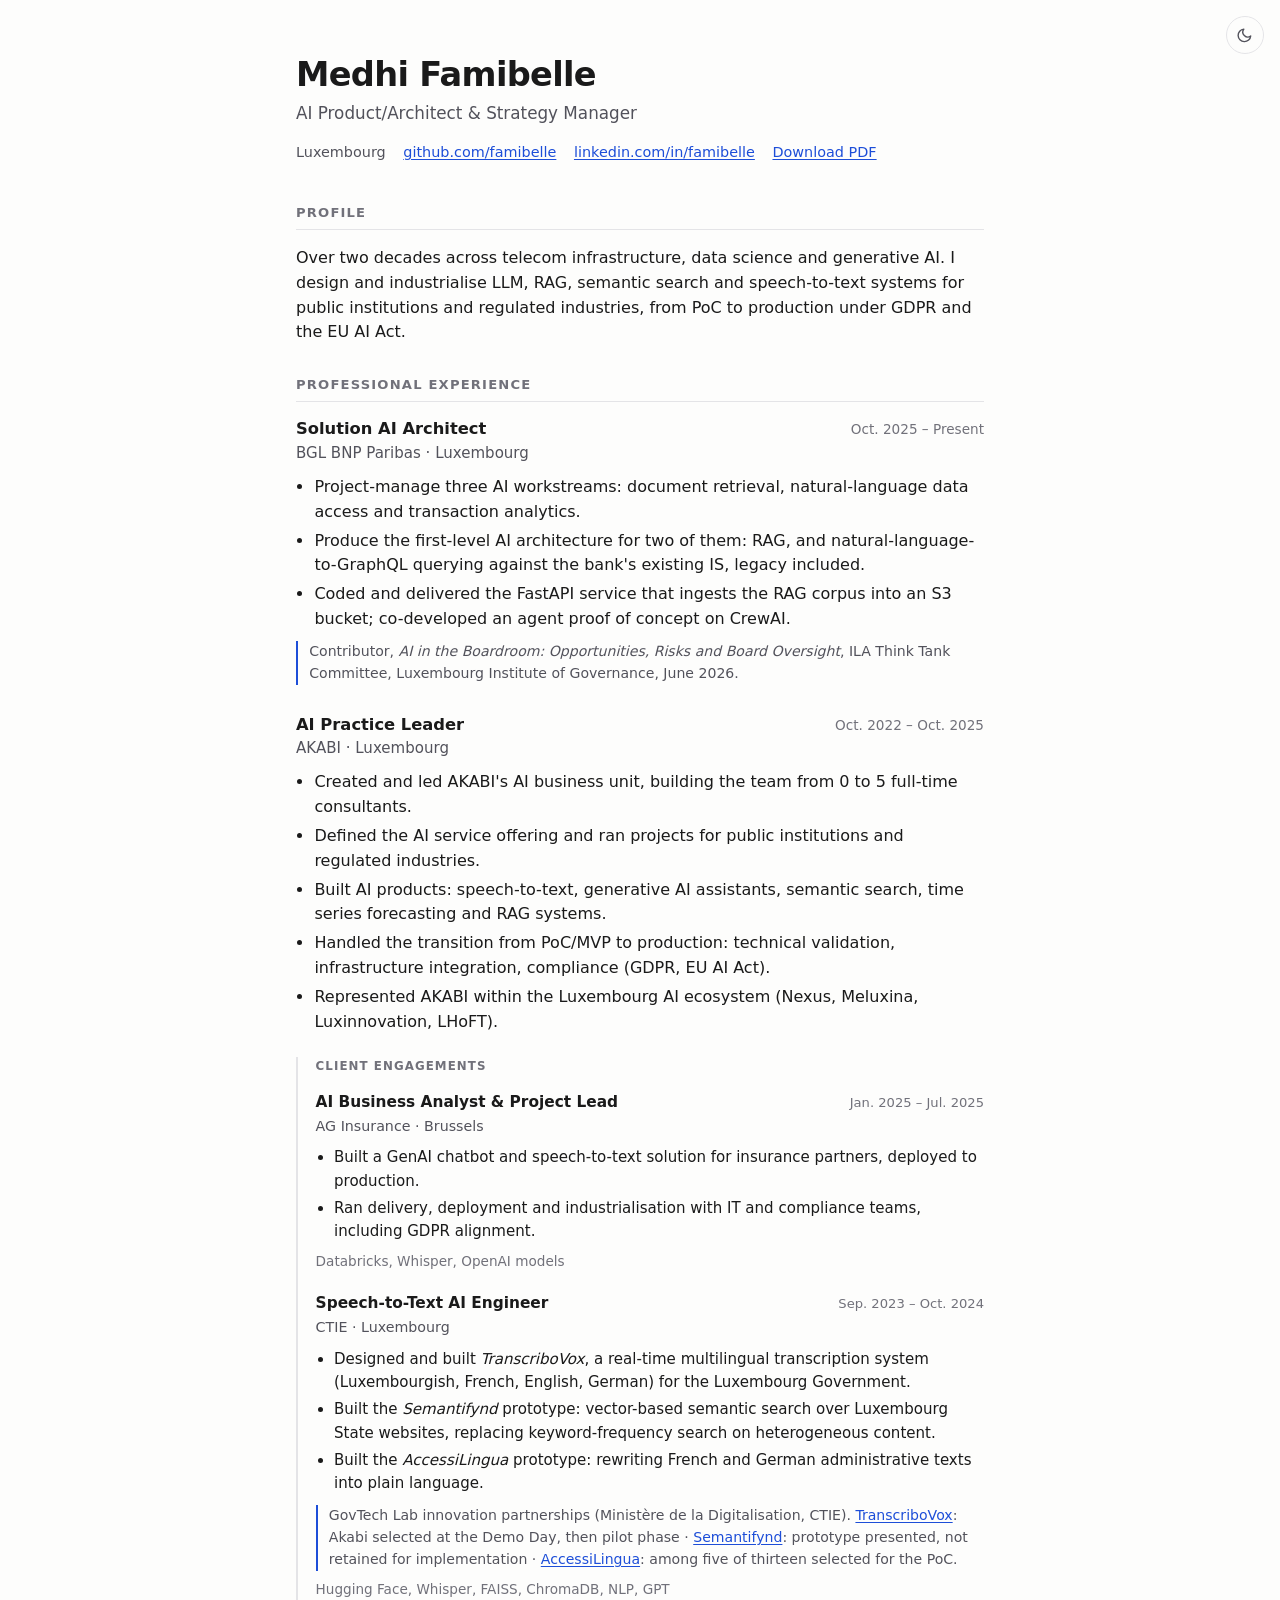
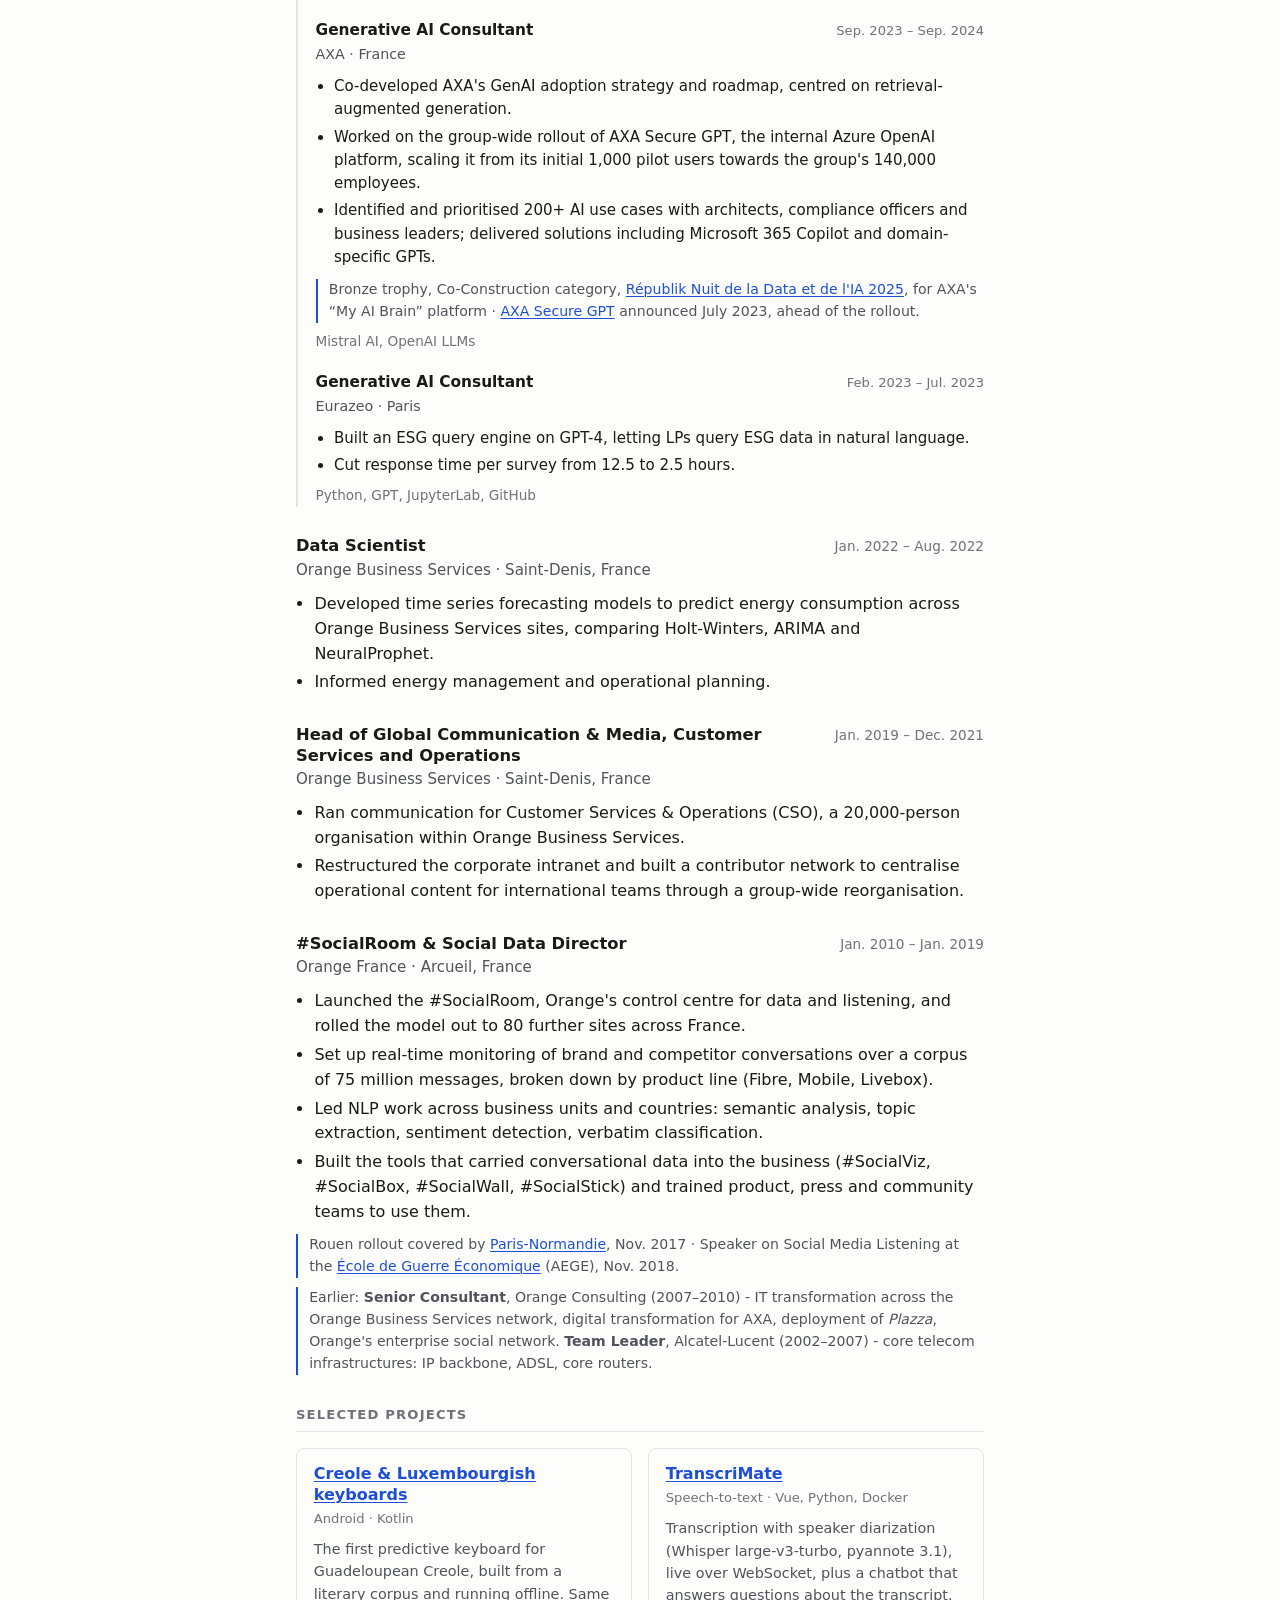
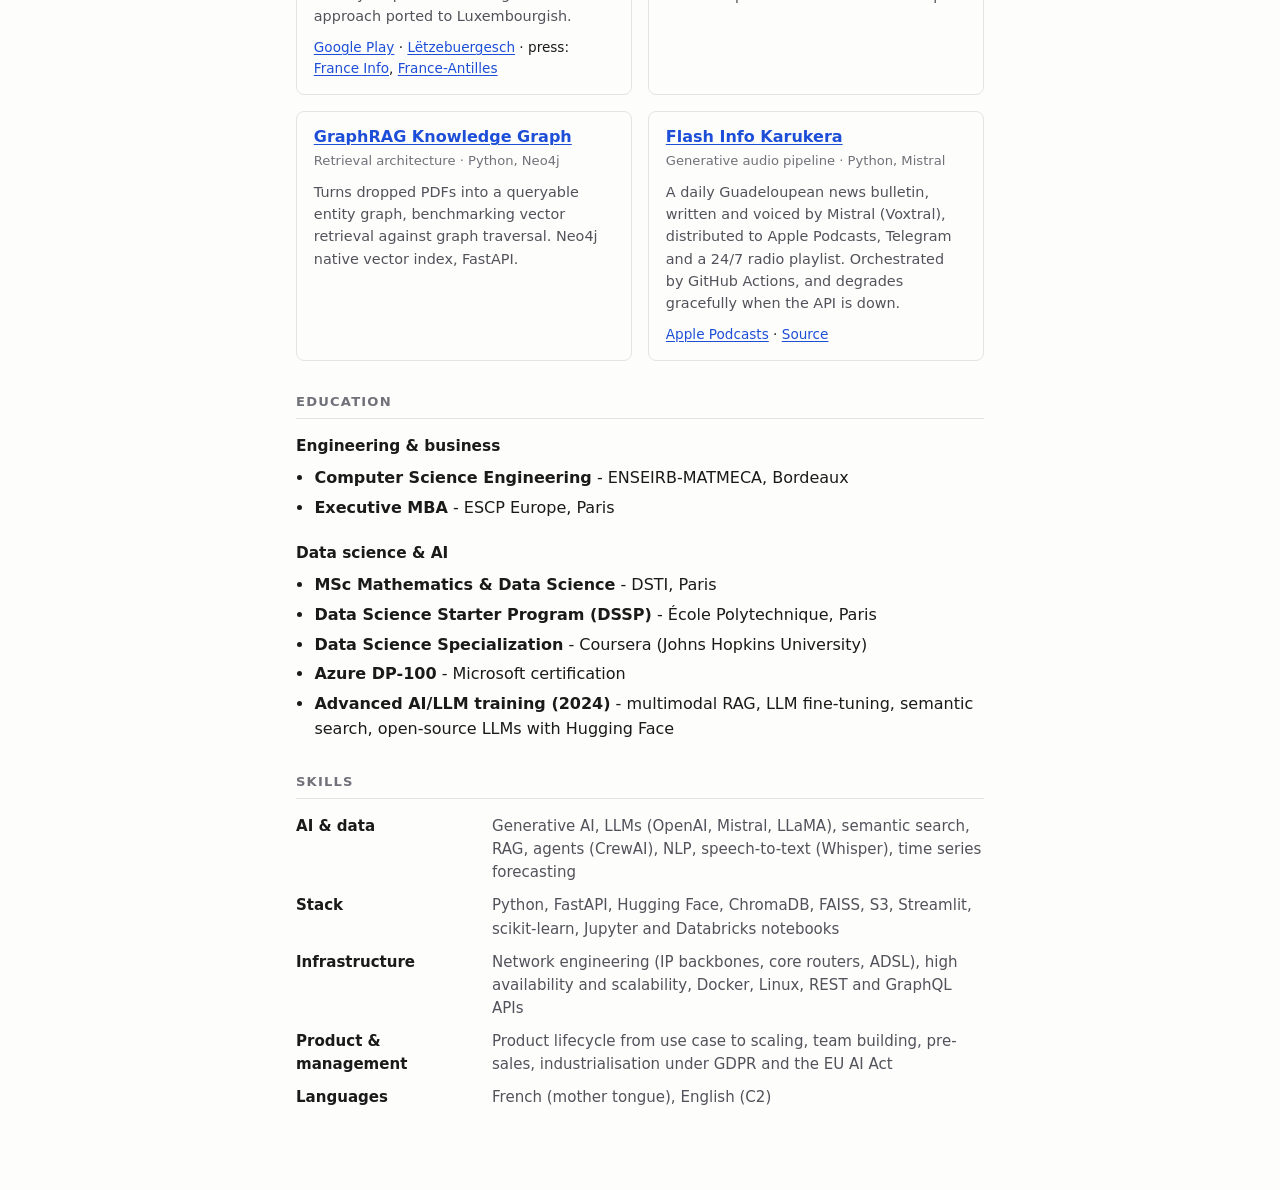
==== commit 68fce329: "Cite the ILA "AI in the Boardroom" guide Publication de l'ILA (Luxembourg Institute of Governance), " ====
--- a/index.html
+++ b/index.html
@@ -68,6 +68,7 @@
         <li>Produce the first-level AI architecture for two of them: RAG, and natural-language-to-GraphQL querying against the bank's existing IS, legacy included.</li>
         <li>Coded and delivered the FastAPI service that ingests the RAG corpus into an S3 bucket; co-developed an agent proof of concept on CrewAI.</li>
       </ul>
+      <p class="note">Contributor, <em>AI in the Boardroom: Opportunities, Risks and Board Oversight</em>, ILA Think Tank Committee, Luxembourg Institute of Governance, June 2026.</p>
     </article>
 
     <article class="entry">
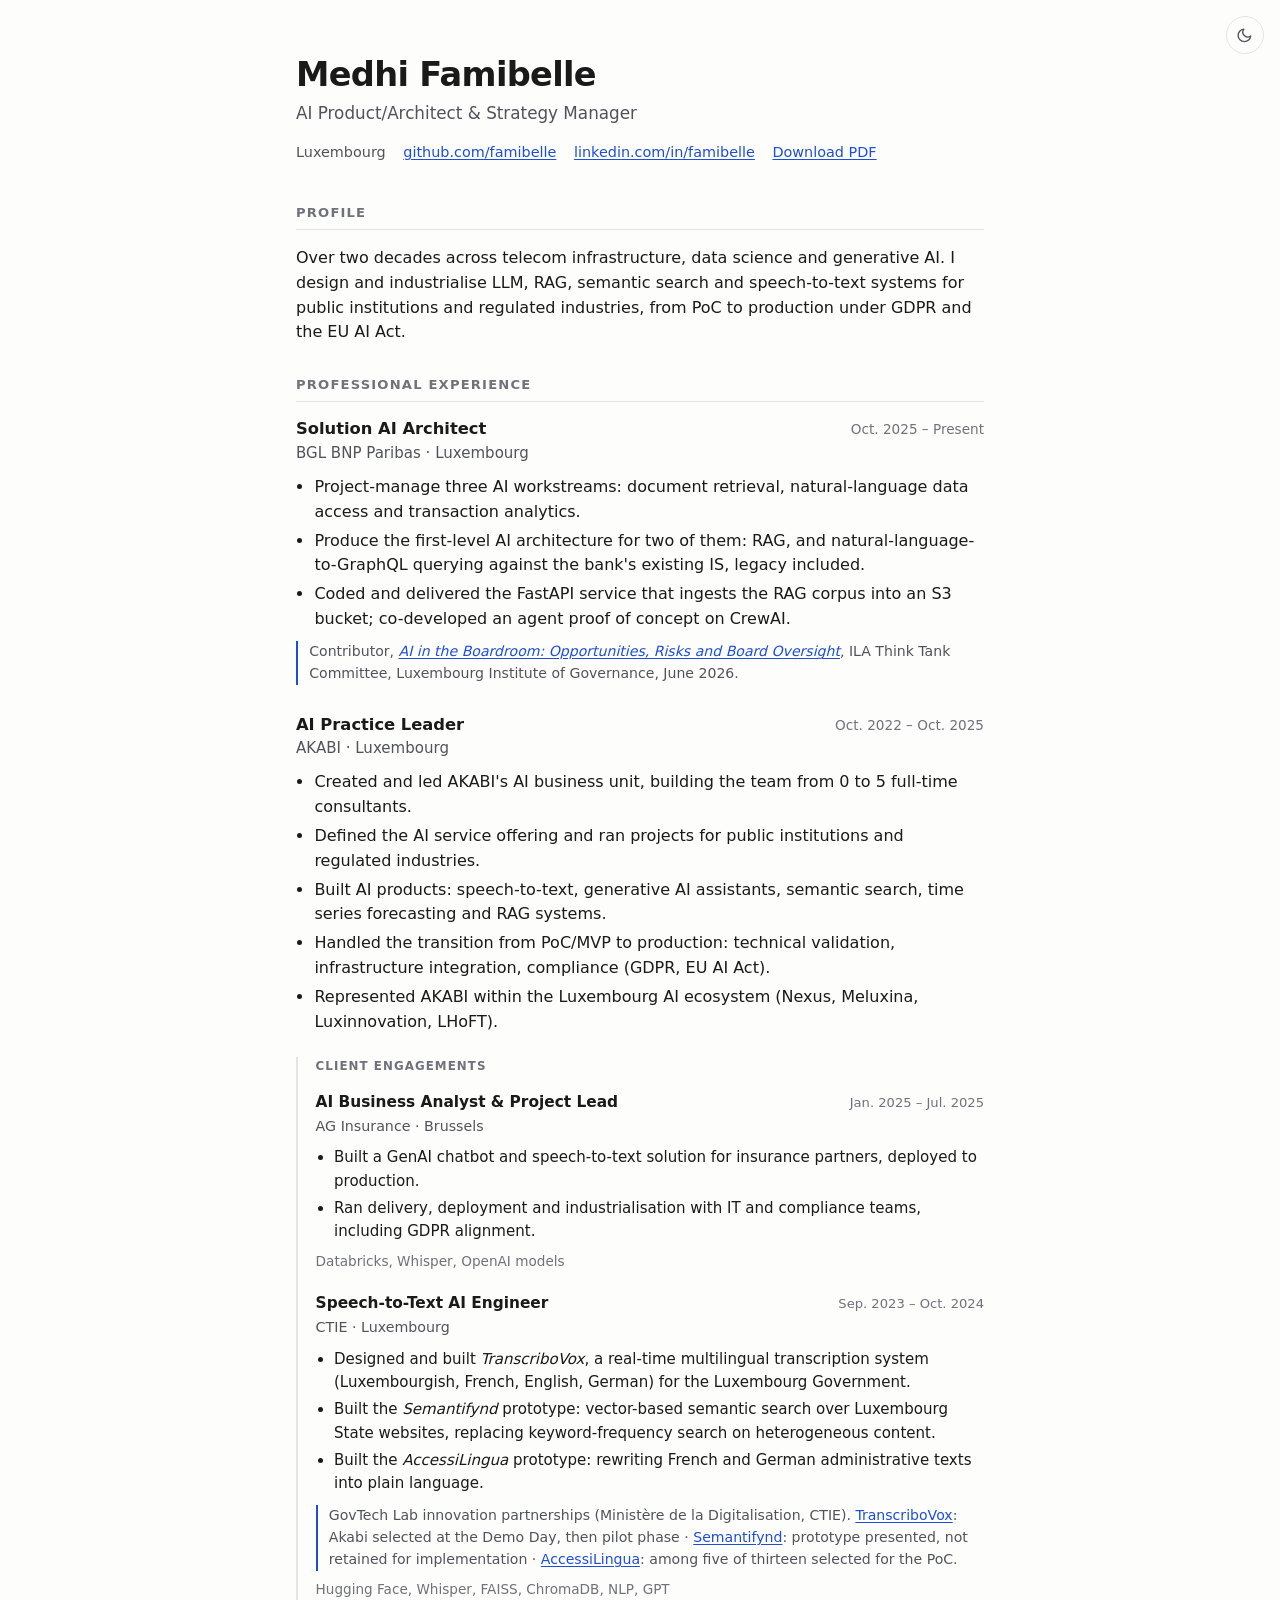
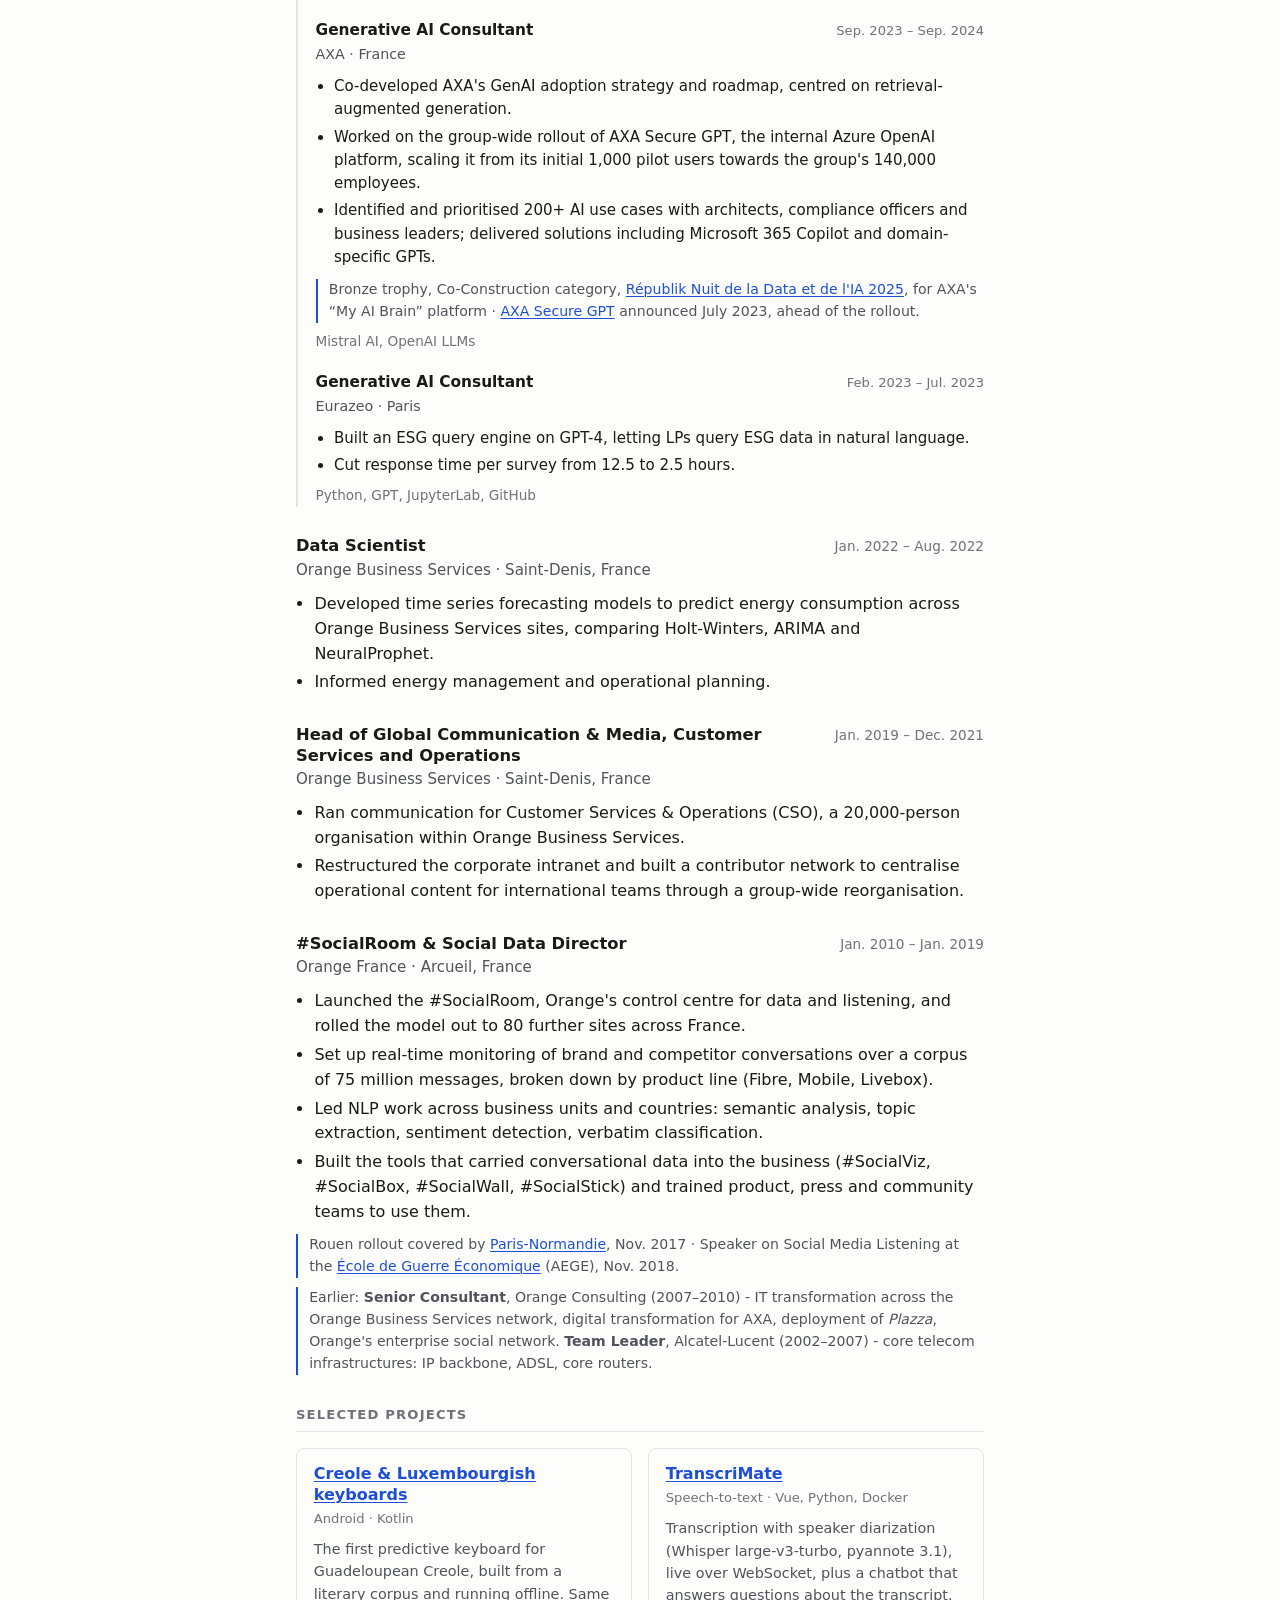
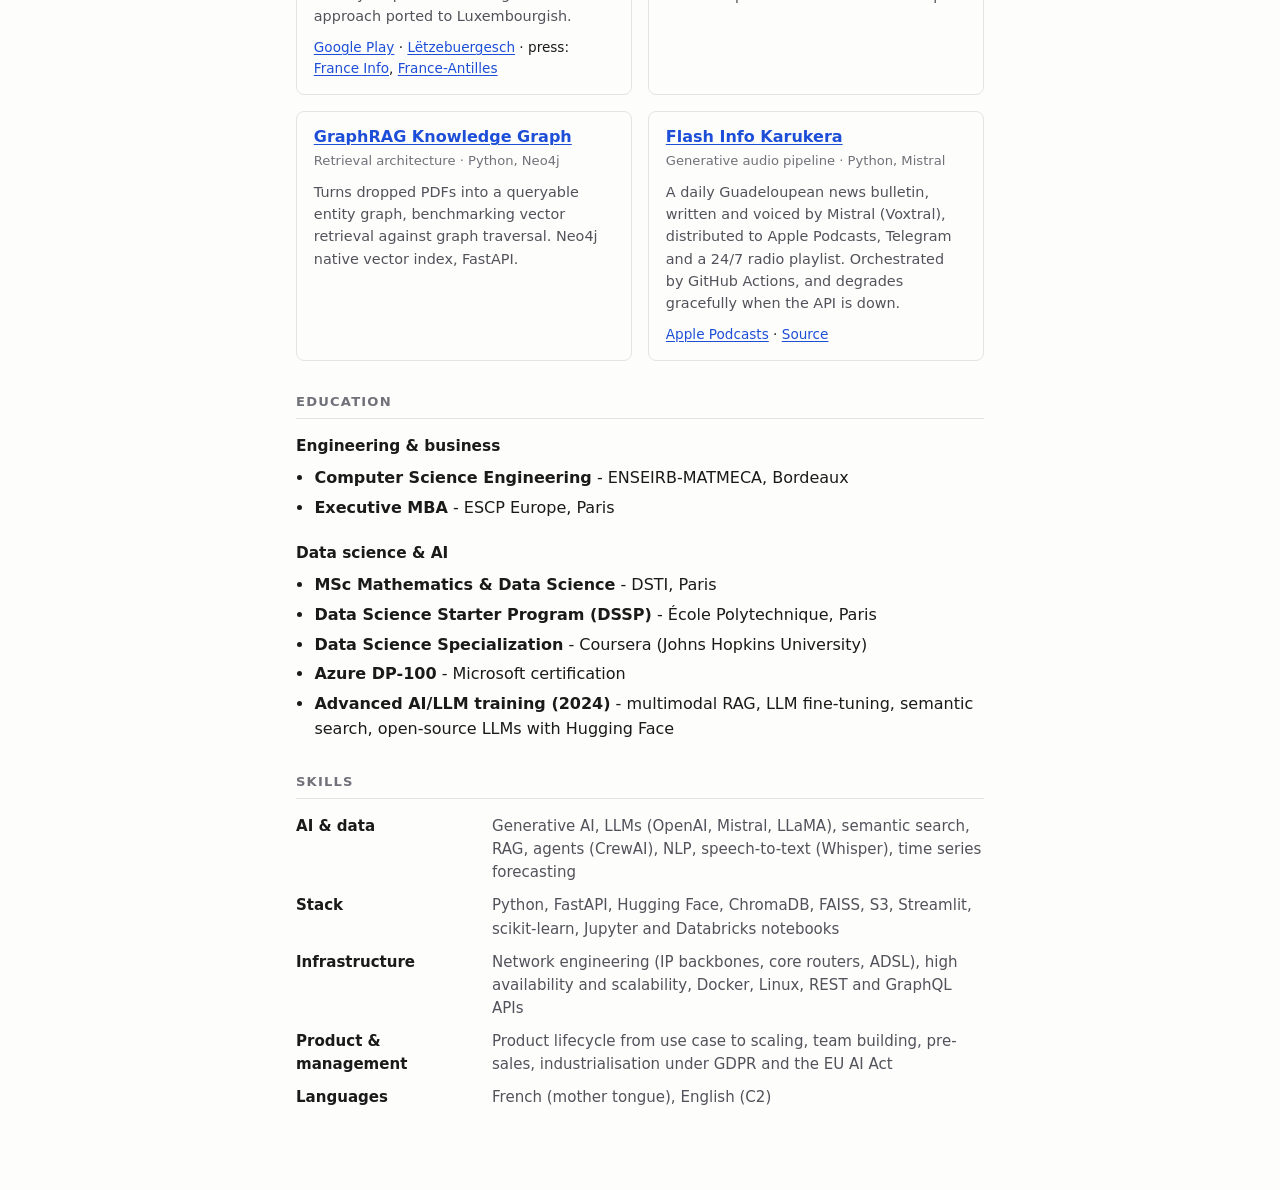
==== commit 617c6885: "Link the ILA publication page La page https://www.ila.lu/publications/ai-in-the-boardroom répond en " ====
--- a/index.html
+++ b/index.html
@@ -68,7 +68,7 @@
         <li>Produce the first-level AI architecture for two of them: RAG, and natural-language-to-GraphQL querying against the bank's existing IS, legacy included.</li>
         <li>Coded and delivered the FastAPI service that ingests the RAG corpus into an S3 bucket; co-developed an agent proof of concept on CrewAI.</li>
       </ul>
-      <p class="note">Contributor, <em>AI in the Boardroom: Opportunities, Risks and Board Oversight</em>, ILA Think Tank Committee, Luxembourg Institute of Governance, June 2026.</p>
+      <p class="note">Contributor, <a href="https://www.ila.lu/publications/ai-in-the-boardroom"><em>AI in the Boardroom: Opportunities, Risks and Board Oversight</em></a>, ILA Think Tank Committee, Luxembourg Institute of Governance, June 2026.</p>
     </article>
 
     <article class="entry">
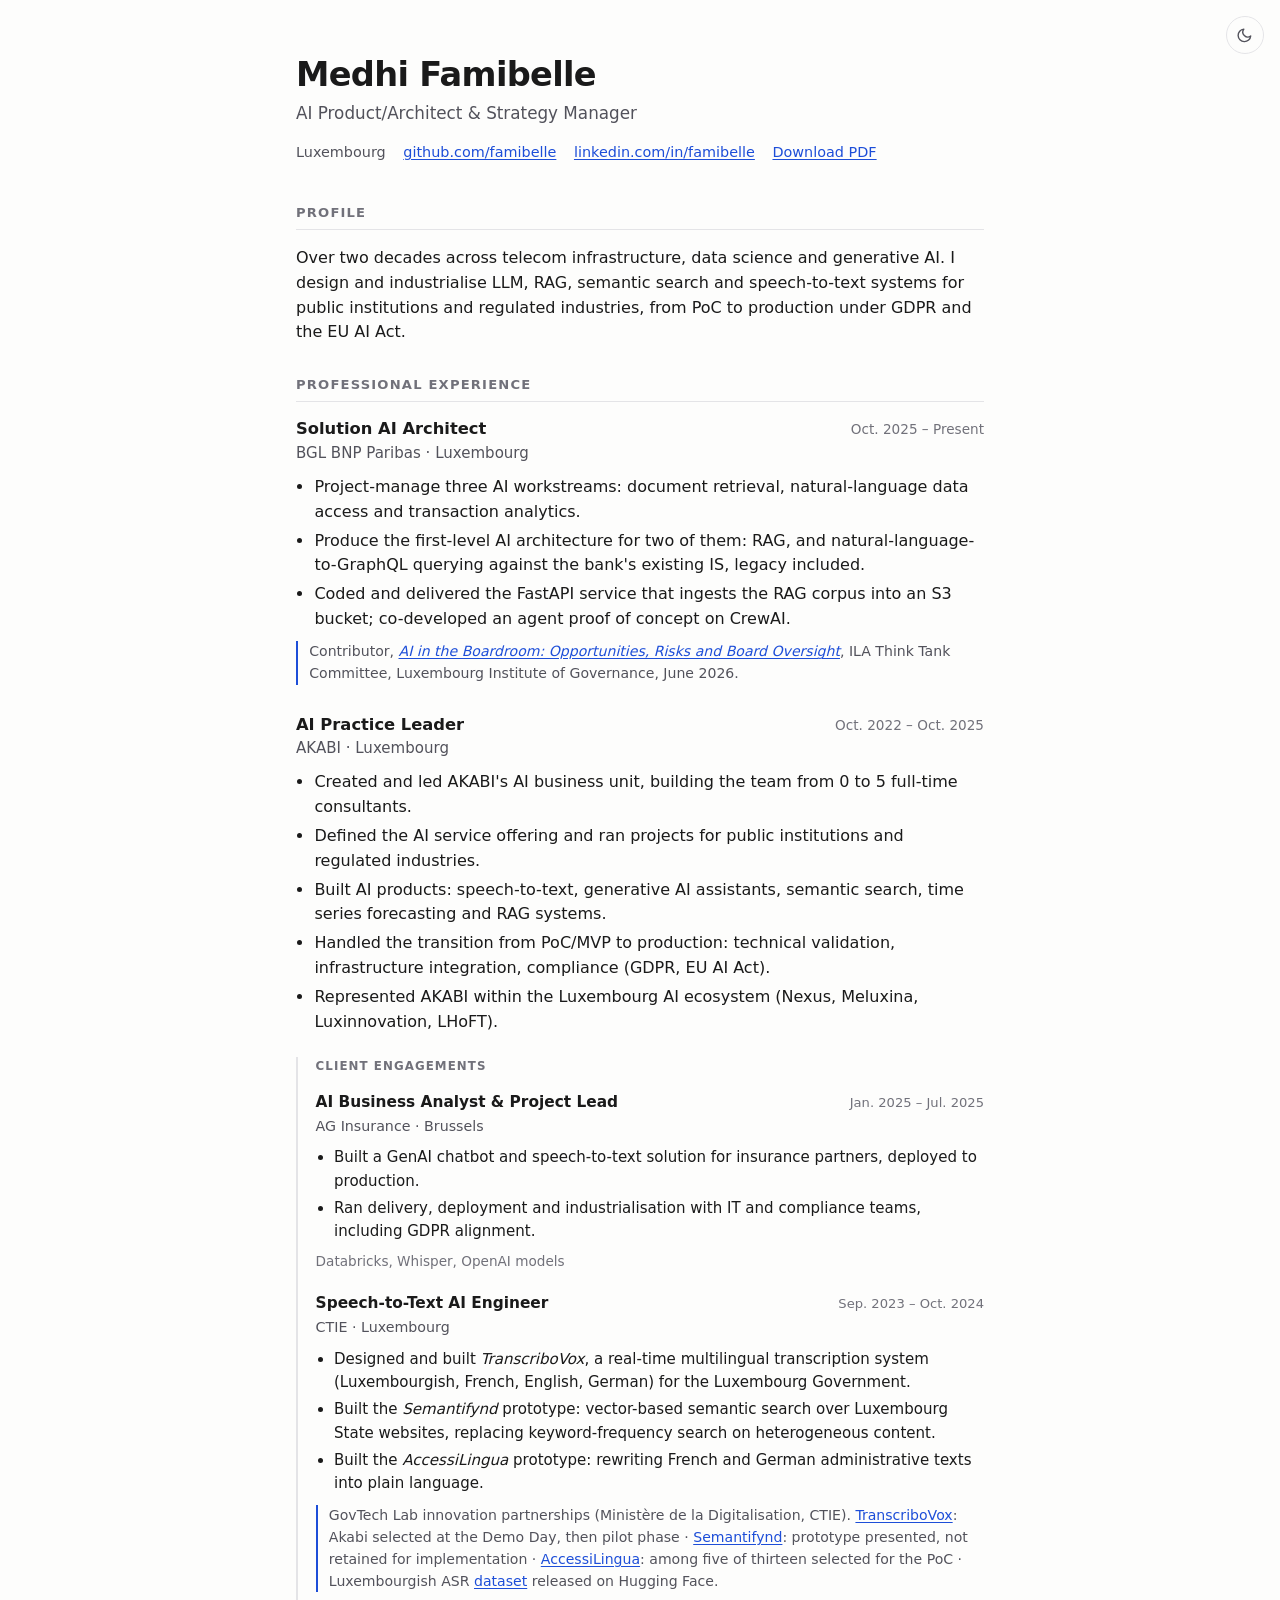
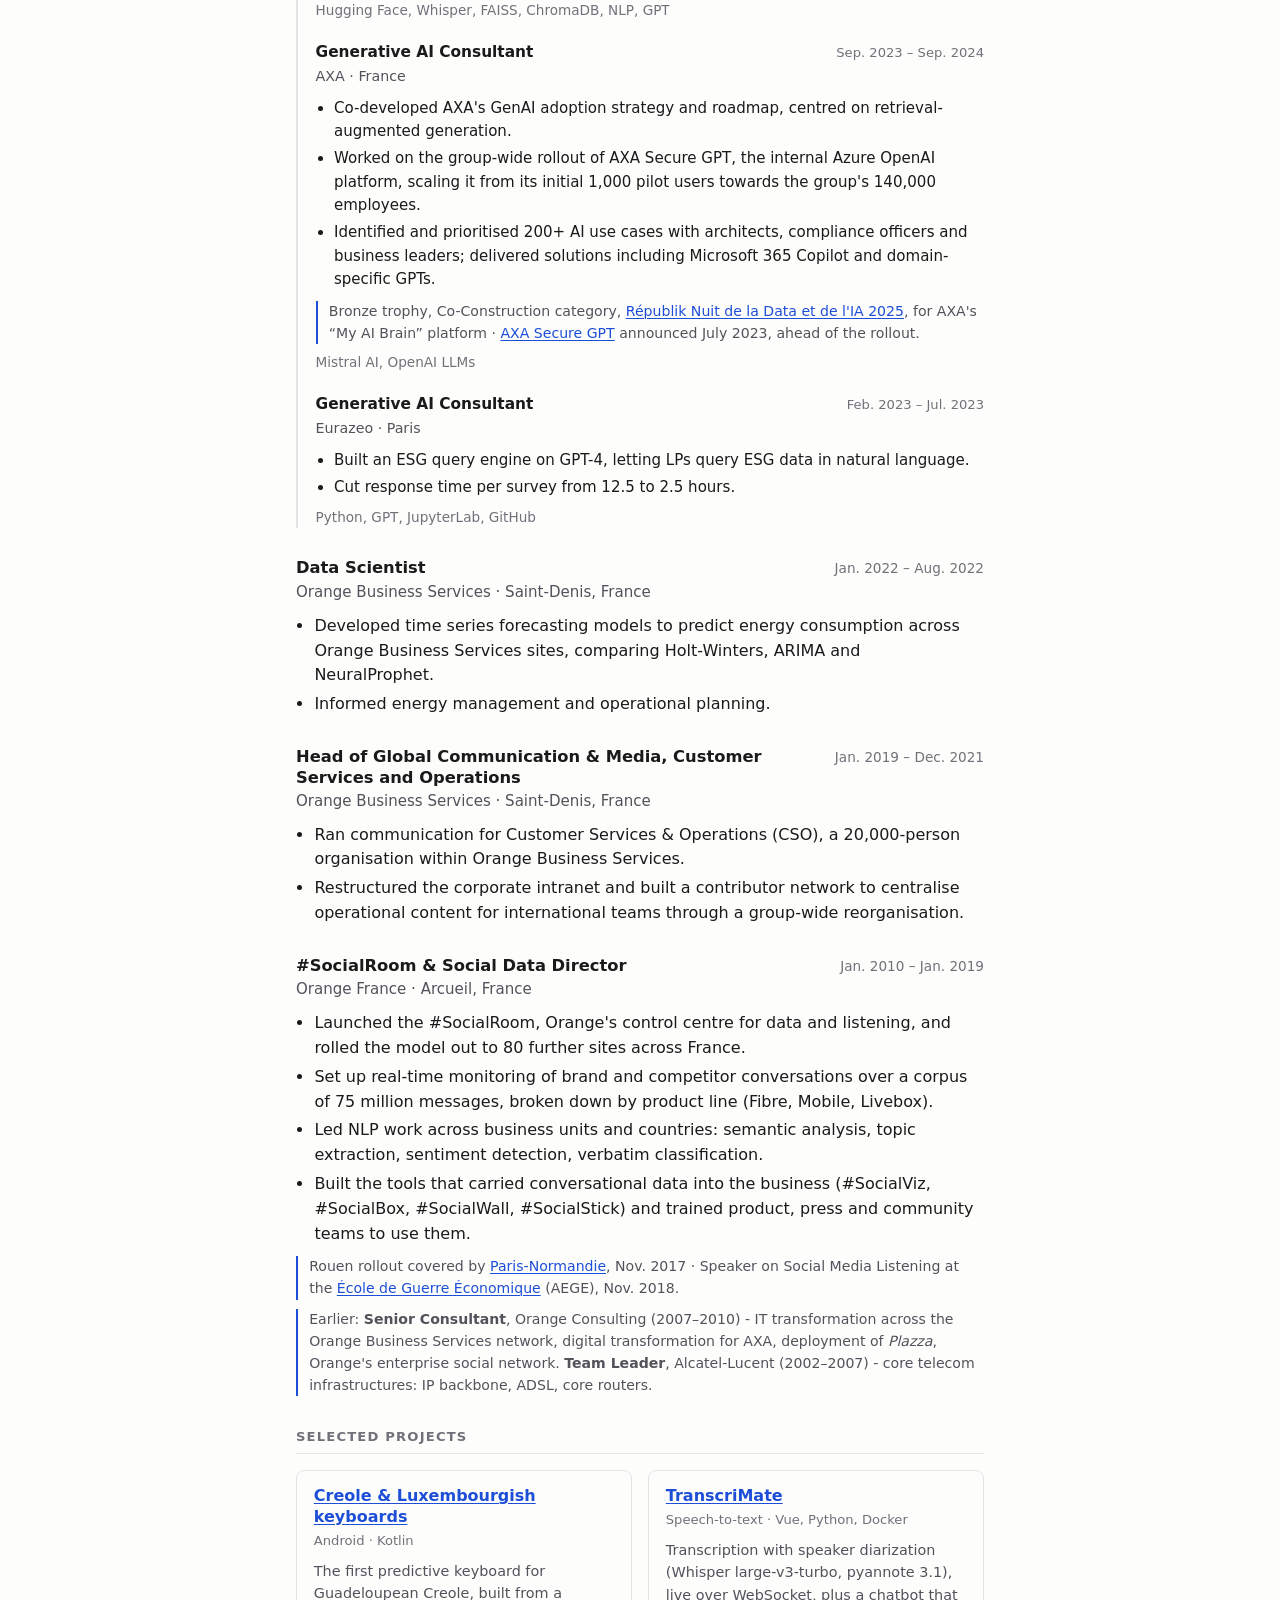
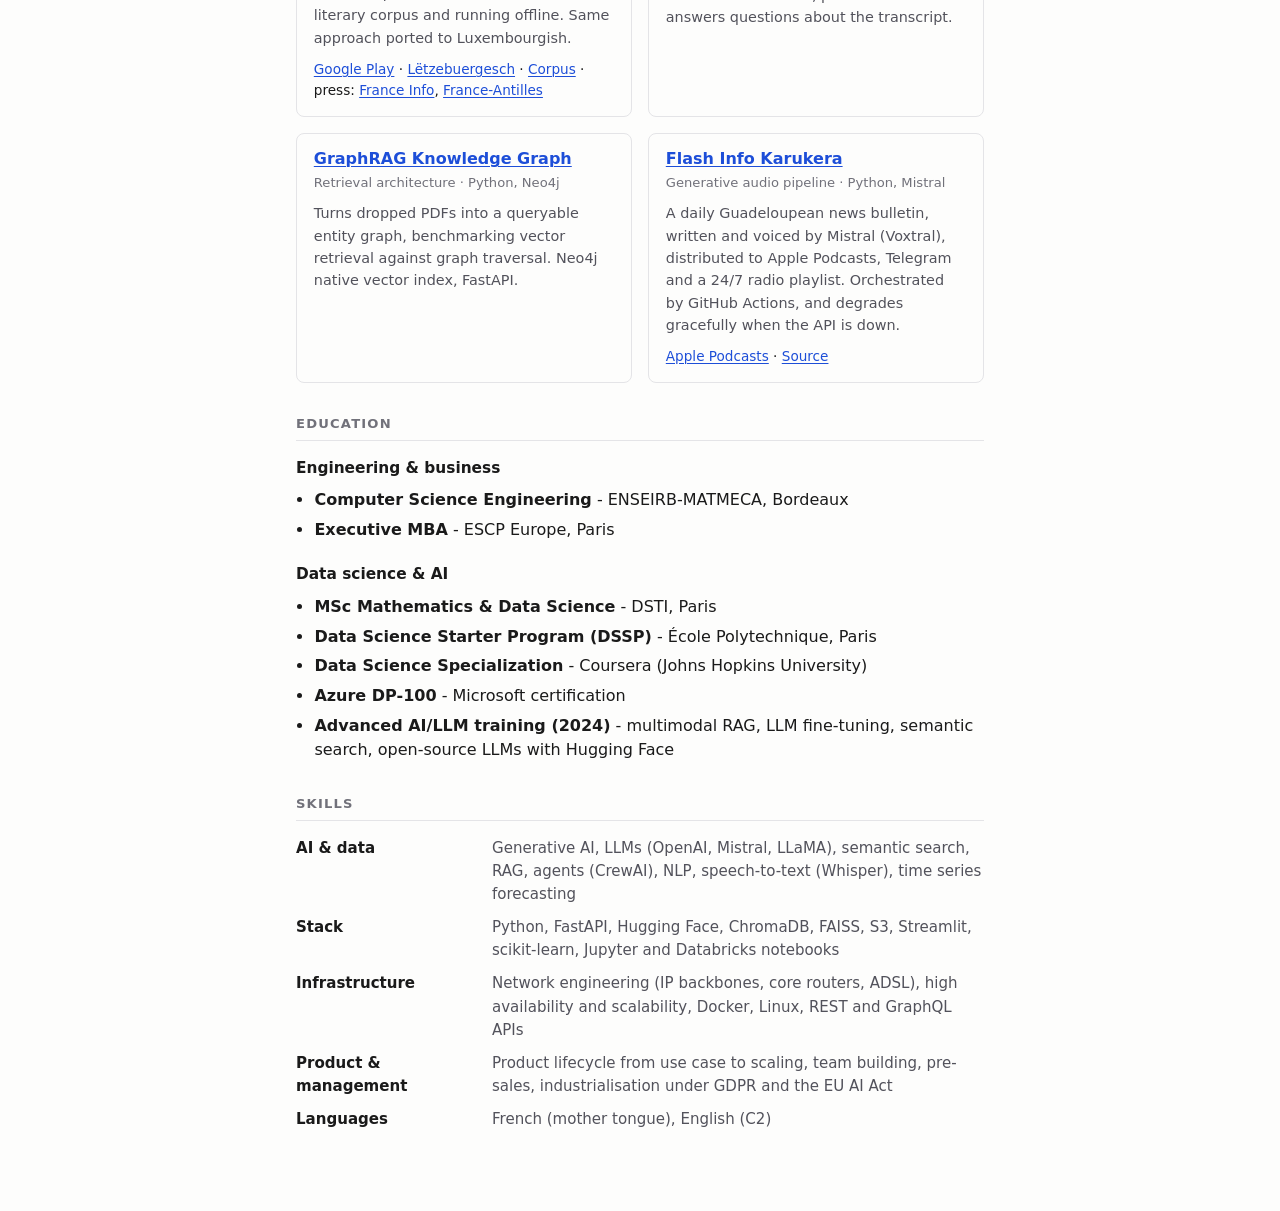
==== commit b3dfd45c: "Link the two published Hugging Face datasets PawolKreyol-gfc (corpus créole guadeloupéen, Apache-2.0" ====
--- a/index.html
+++ b/index.html
@@ -112,7 +112,7 @@
             <li>Built the <em>Semantifynd</em> prototype: vector-based semantic search over Luxembourg State websites, replacing keyword-frequency search on heterogeneous content.</li>
             <li>Built the <em>AccessiLingua</em> prototype: rewriting French and German administrative texts into plain language.</li>
           </ul>
-          <p class="note">GovTech Lab innovation partnerships (Ministère de la Digitalisation, CTIE). <a href="https://govtechlab.public.lu/en/agenda/2023/demoday-transcribovox.html">TranscriboVox</a>: Akabi selected at the Demo Day, then pilot phase · <a href="https://govtechlab.public.lu/fr/call-solution/2023/semantifynd.html">Semantifynd</a>: prototype presented, not retained for implementation · <a href="https://mindigital.gouvernement.lu/fr/actualites/article/2024/accessilingua-poc.html">AccessiLingua</a>: among five of thirteen selected for the PoC.</p>
+          <p class="note">GovTech Lab innovation partnerships (Ministère de la Digitalisation, CTIE). <a href="https://govtechlab.public.lu/en/agenda/2023/demoday-transcribovox.html">TranscriboVox</a>: Akabi selected at the Demo Day, then pilot phase · <a href="https://govtechlab.public.lu/fr/call-solution/2023/semantifynd.html">Semantifynd</a>: prototype presented, not retained for implementation · <a href="https://mindigital.gouvernement.lu/fr/actualites/article/2024/accessilingua-poc.html">AccessiLingua</a>: among five of thirteen selected for the PoC · Luxembourgish ASR <a href="https://huggingface.co/datasets/Akabi/Luxemburgish_Press_Conferences_Gov">dataset</a> released on Hugging Face.</p>
           <p class="stack">Hugging Face, Whisper, FAISS, ChromaDB, NLP, GPT</p>
         </article>
 
@@ -201,7 +201,7 @@
           corpus and running offline. Same approach ported to Luxembourgish.
         </p>
         <p class="project-links">
-          <a href="https://play.google.com/store/apps/details?id=com.potomitan.kreyolkeyboard">Google Play</a><span class="sep"> · </span><a href="https://famibelle.github.io/LuxKeyb/">Lëtzebuergesch</a><span class="sep"> · </span>press: <a href="https://la1ere.franceinfo.fr/guadeloupe/klavye-kreyol-karukera-l-appli-pour-smartphone-qui-facilite-la-redaction-de-messages-en-creole-guadeloupeen-1723969.html">France Info</a>, <a href="https://www.guadeloupe.franceantilles.fr/actualite/economie/si-le-creole-guadeloupeen-nexiste-pas-petit-a-petit-on-sefface-1088477.php">France-Antilles</a>
+          <a href="https://play.google.com/store/apps/details?id=com.potomitan.kreyolkeyboard">Google Play</a><span class="sep"> · </span><a href="https://famibelle.github.io/LuxKeyb/">Lëtzebuergesch</a><span class="sep"> · </span><a href="https://huggingface.co/datasets/POTOMITAN/PawolKreyol-gfc">Corpus</a><span class="sep"> · </span>press: <a href="https://la1ere.franceinfo.fr/guadeloupe/klavye-kreyol-karukera-l-appli-pour-smartphone-qui-facilite-la-redaction-de-messages-en-creole-guadeloupeen-1723969.html">France Info</a>, <a href="https://www.guadeloupe.franceantilles.fr/actualite/economie/si-le-creole-guadeloupeen-nexiste-pas-petit-a-petit-on-sefface-1088477.php">France-Antilles</a>
         </p>
       </li>
 
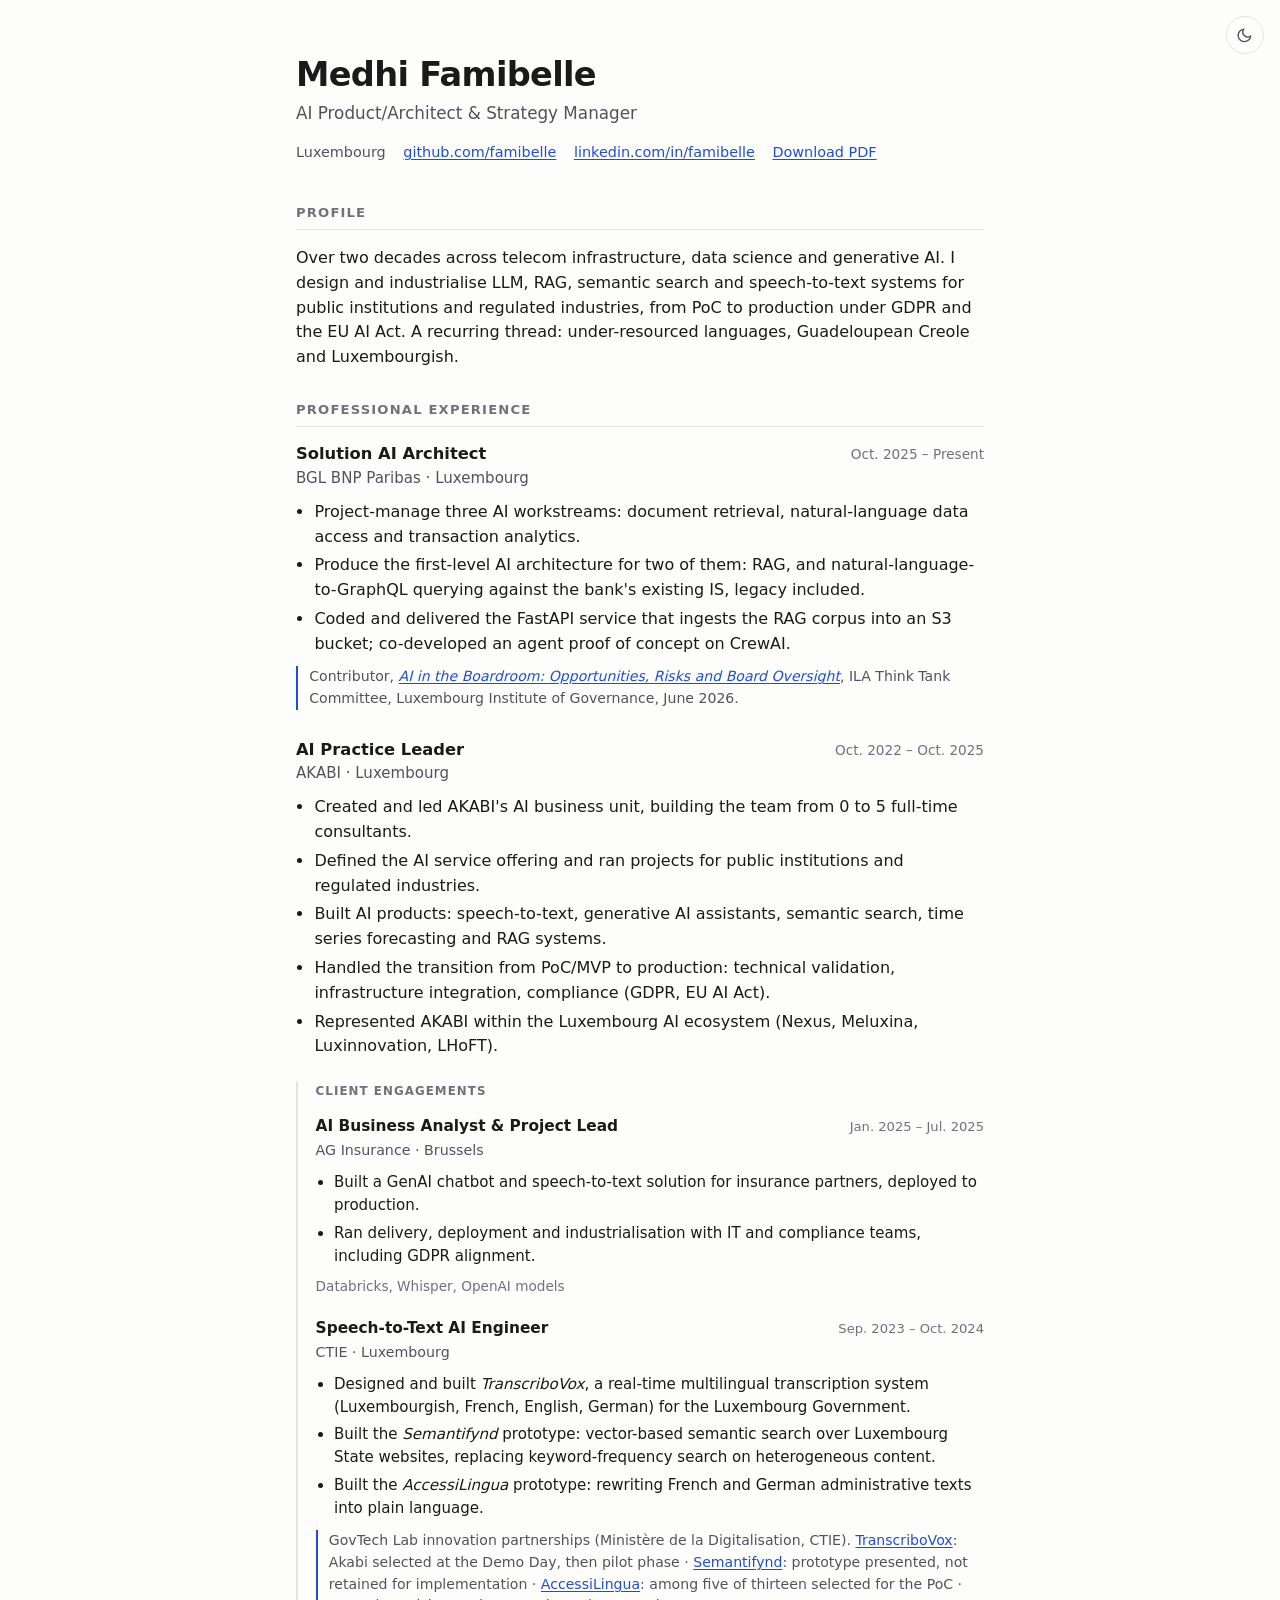
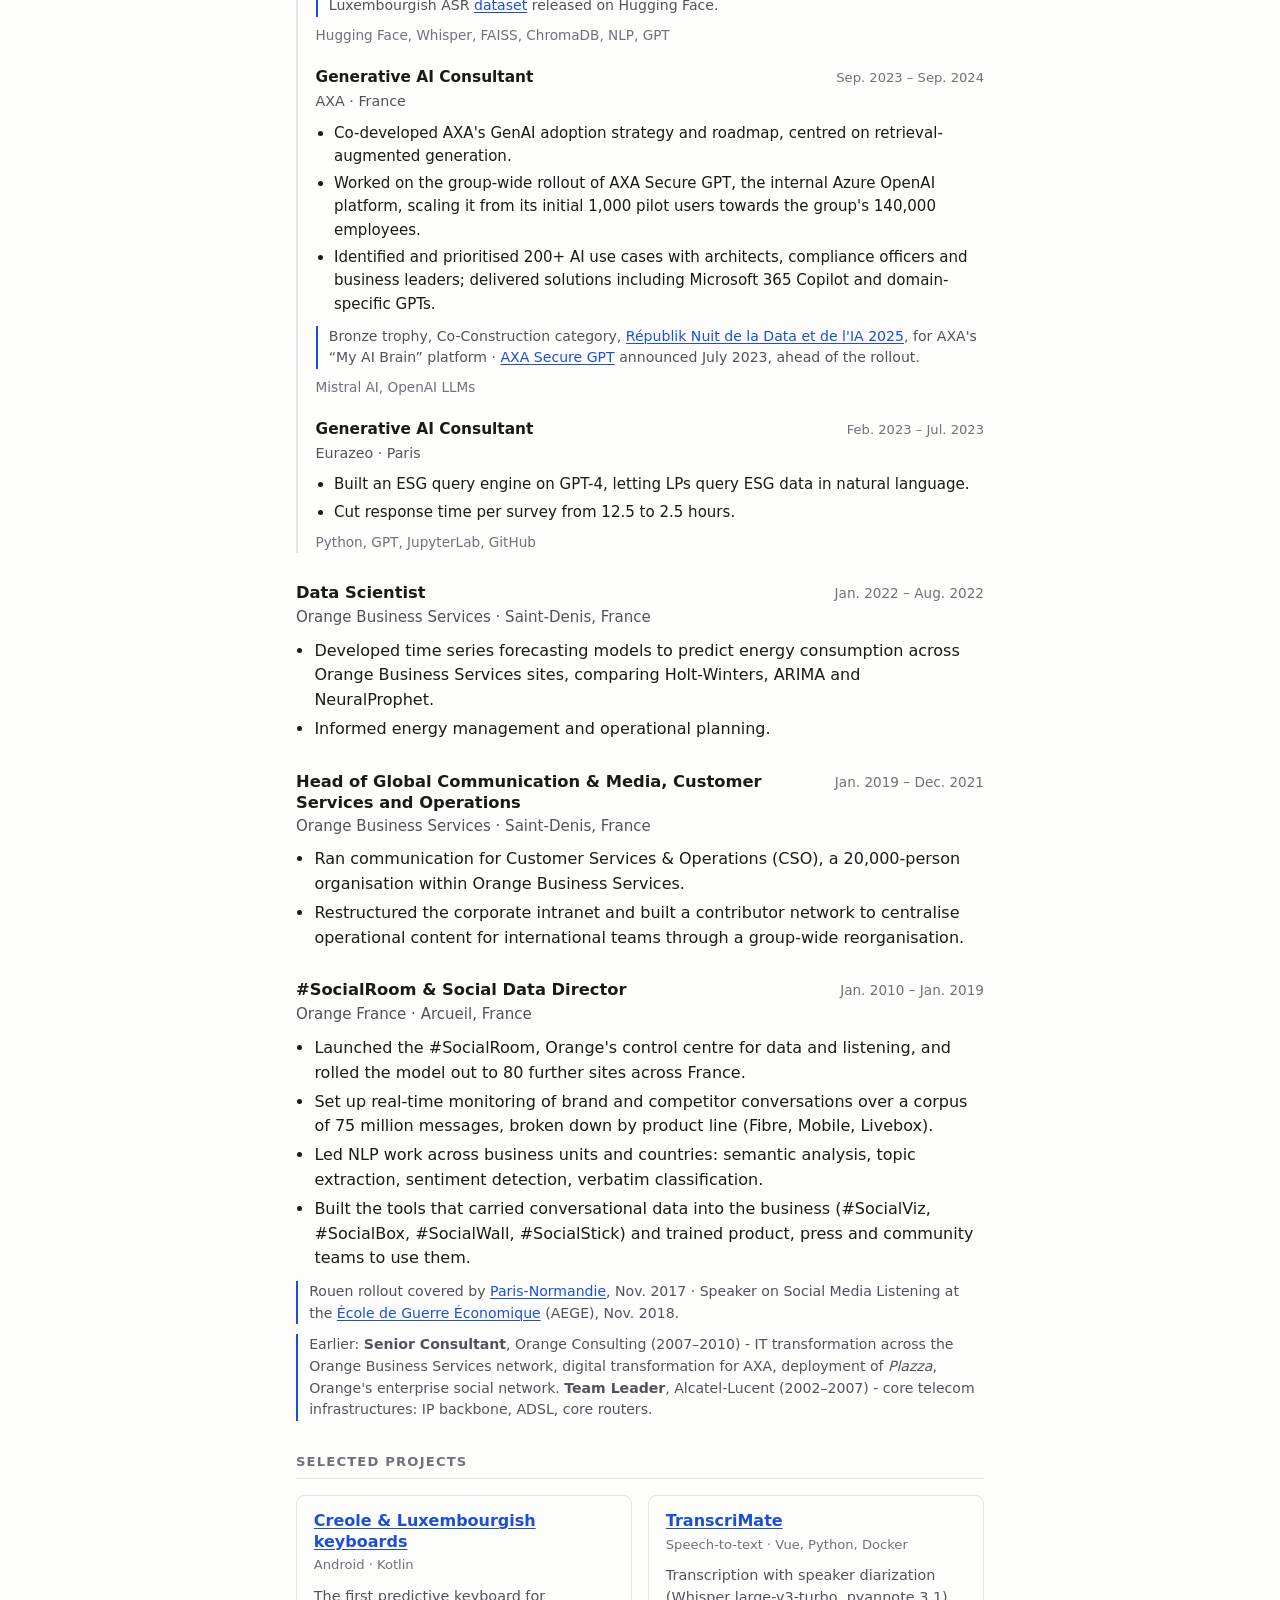
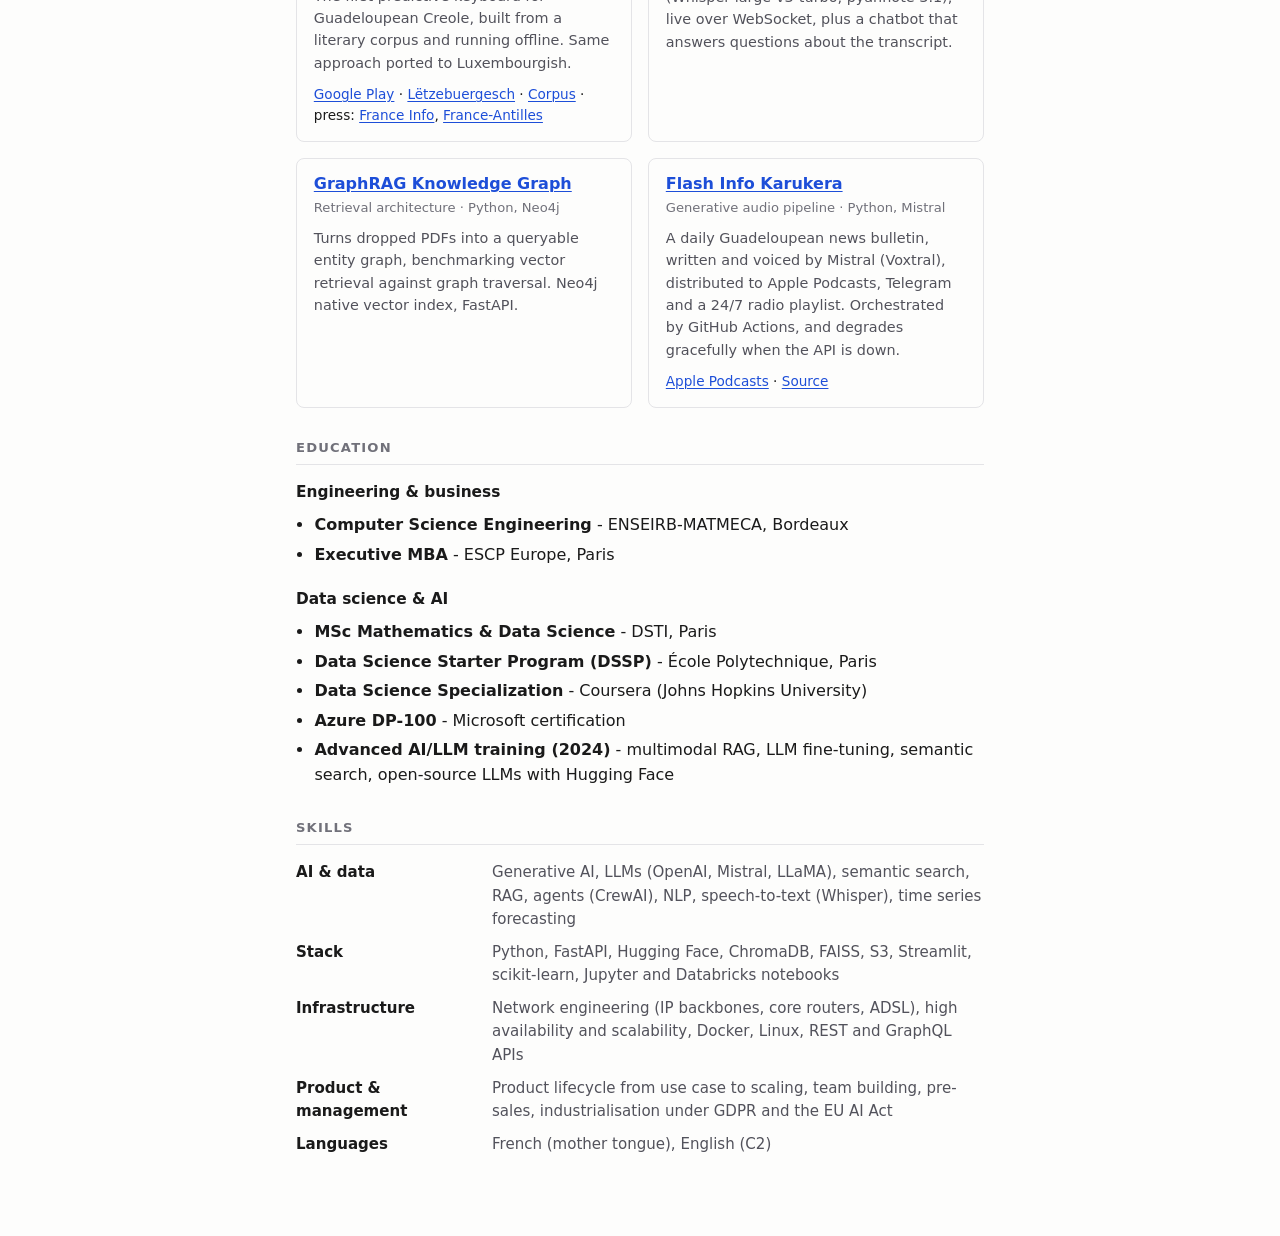
==== commit addf1a27: "Name the under-resourced languages thread in both profiles Le fil traversait déjà tout le CV sans ja" ====
--- a/index.html
+++ b/index.html
@@ -50,7 +50,8 @@
       Over two decades across telecom infrastructure, data science and generative AI.
       I design and industrialise LLM, RAG, semantic search and speech-to-text systems
       for public institutions and regulated industries, from PoC to production under
-      GDPR and the EU AI Act.
+      GDPR and the EU AI Act. A recurring thread: under-resourced languages,
+      Guadeloupean Creole and Luxembourgish.
     </p>
   </section>
 
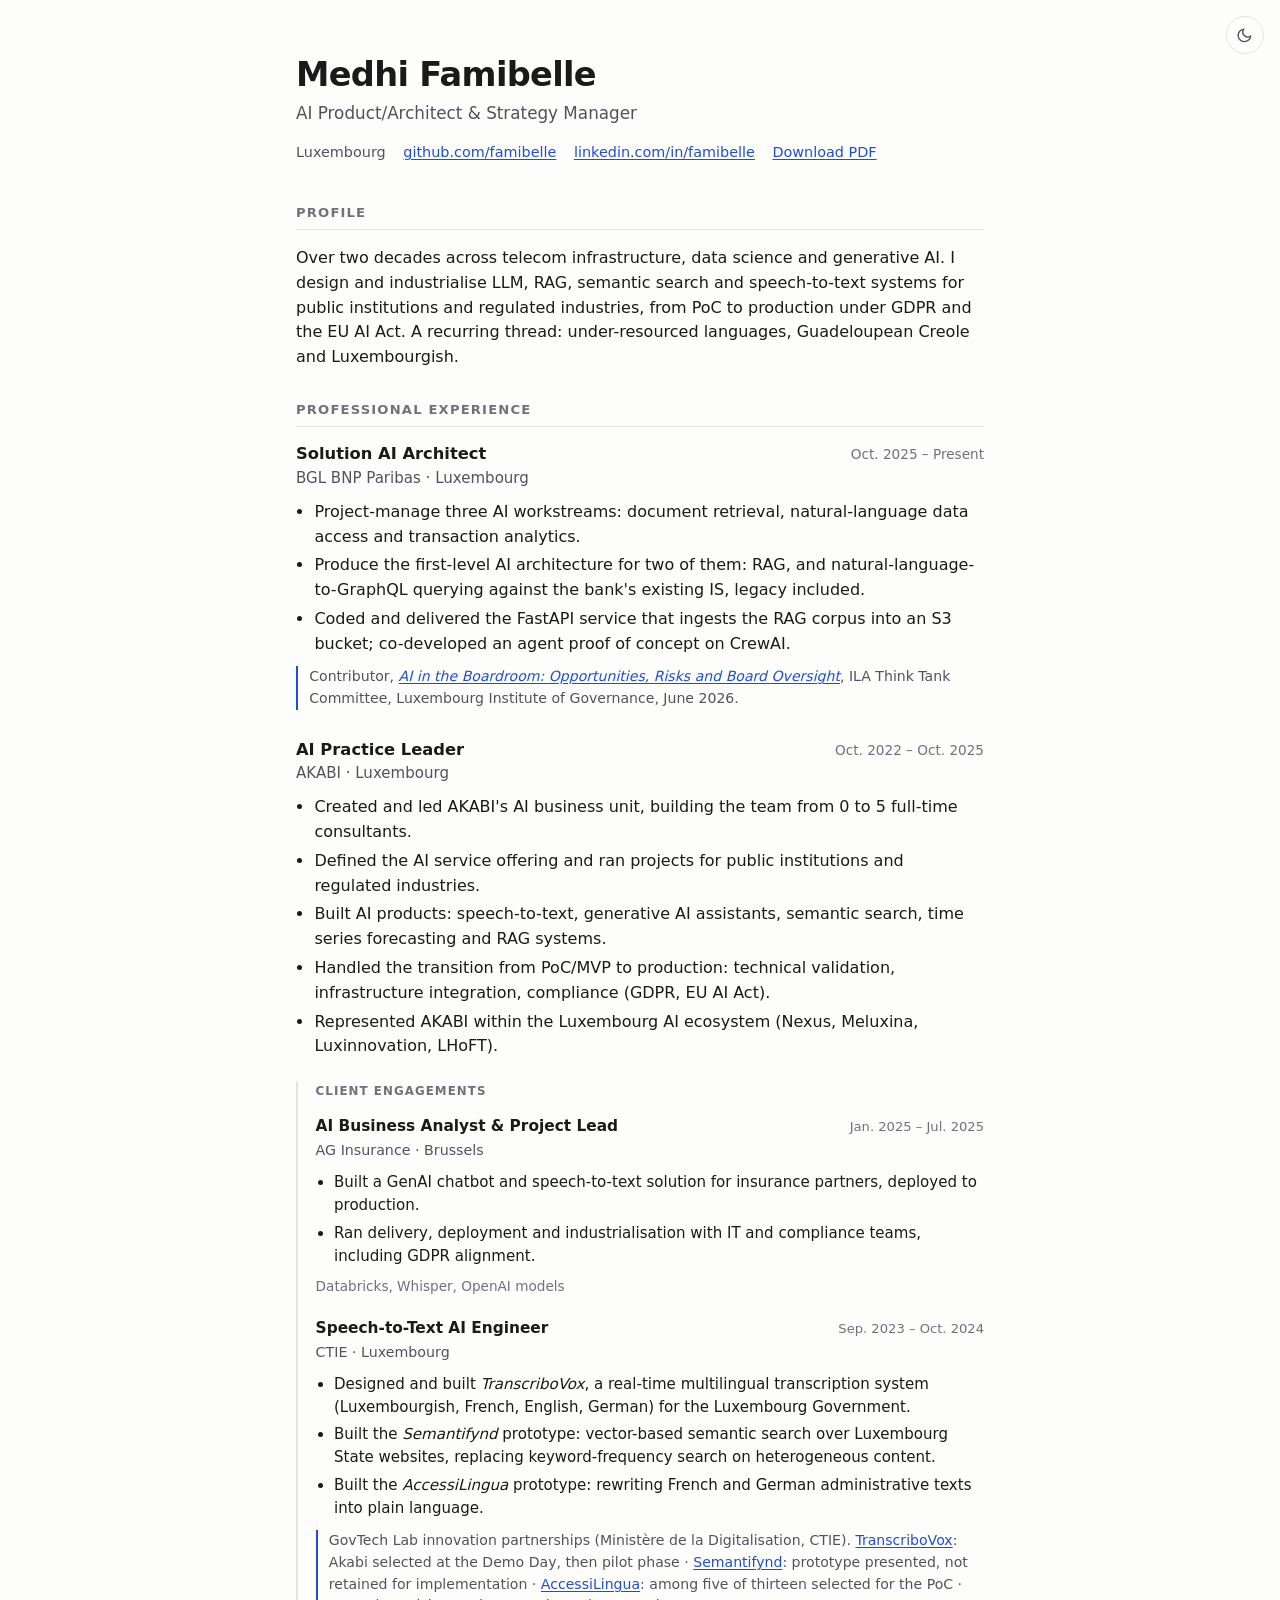
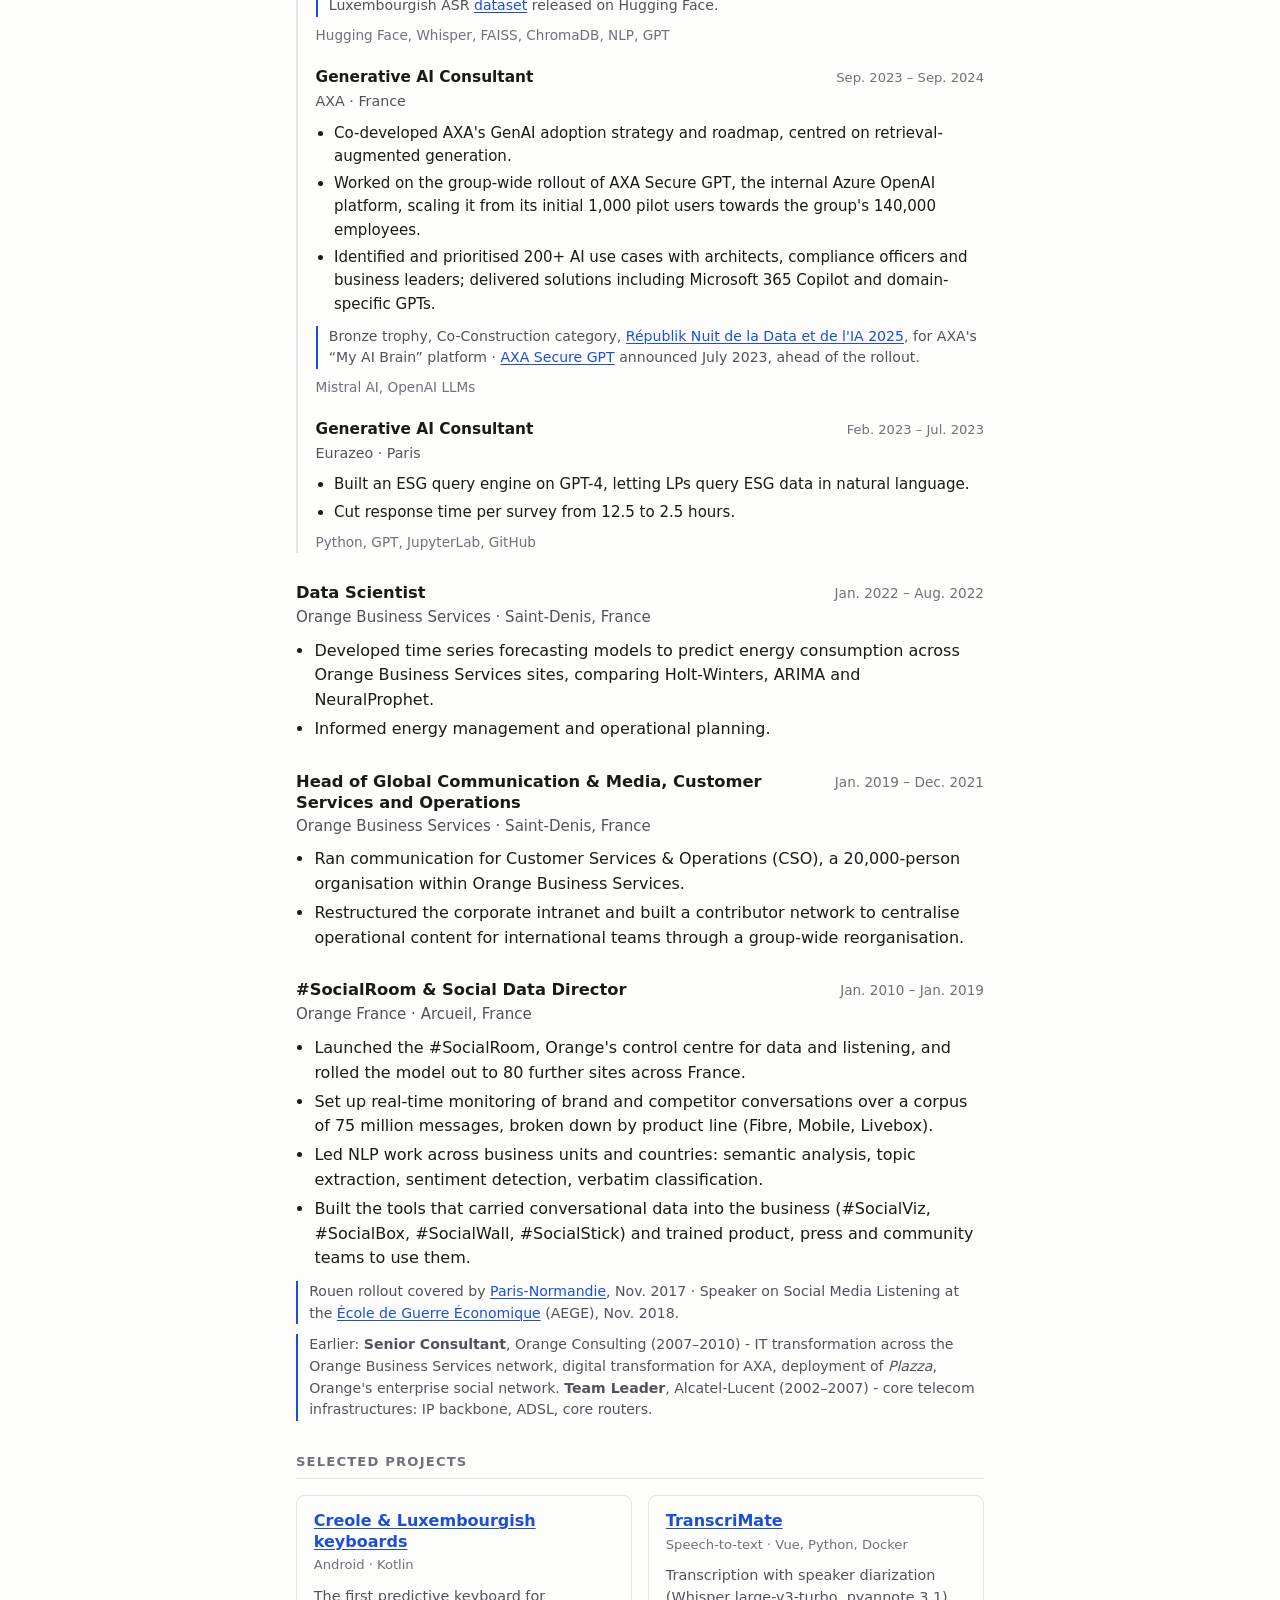
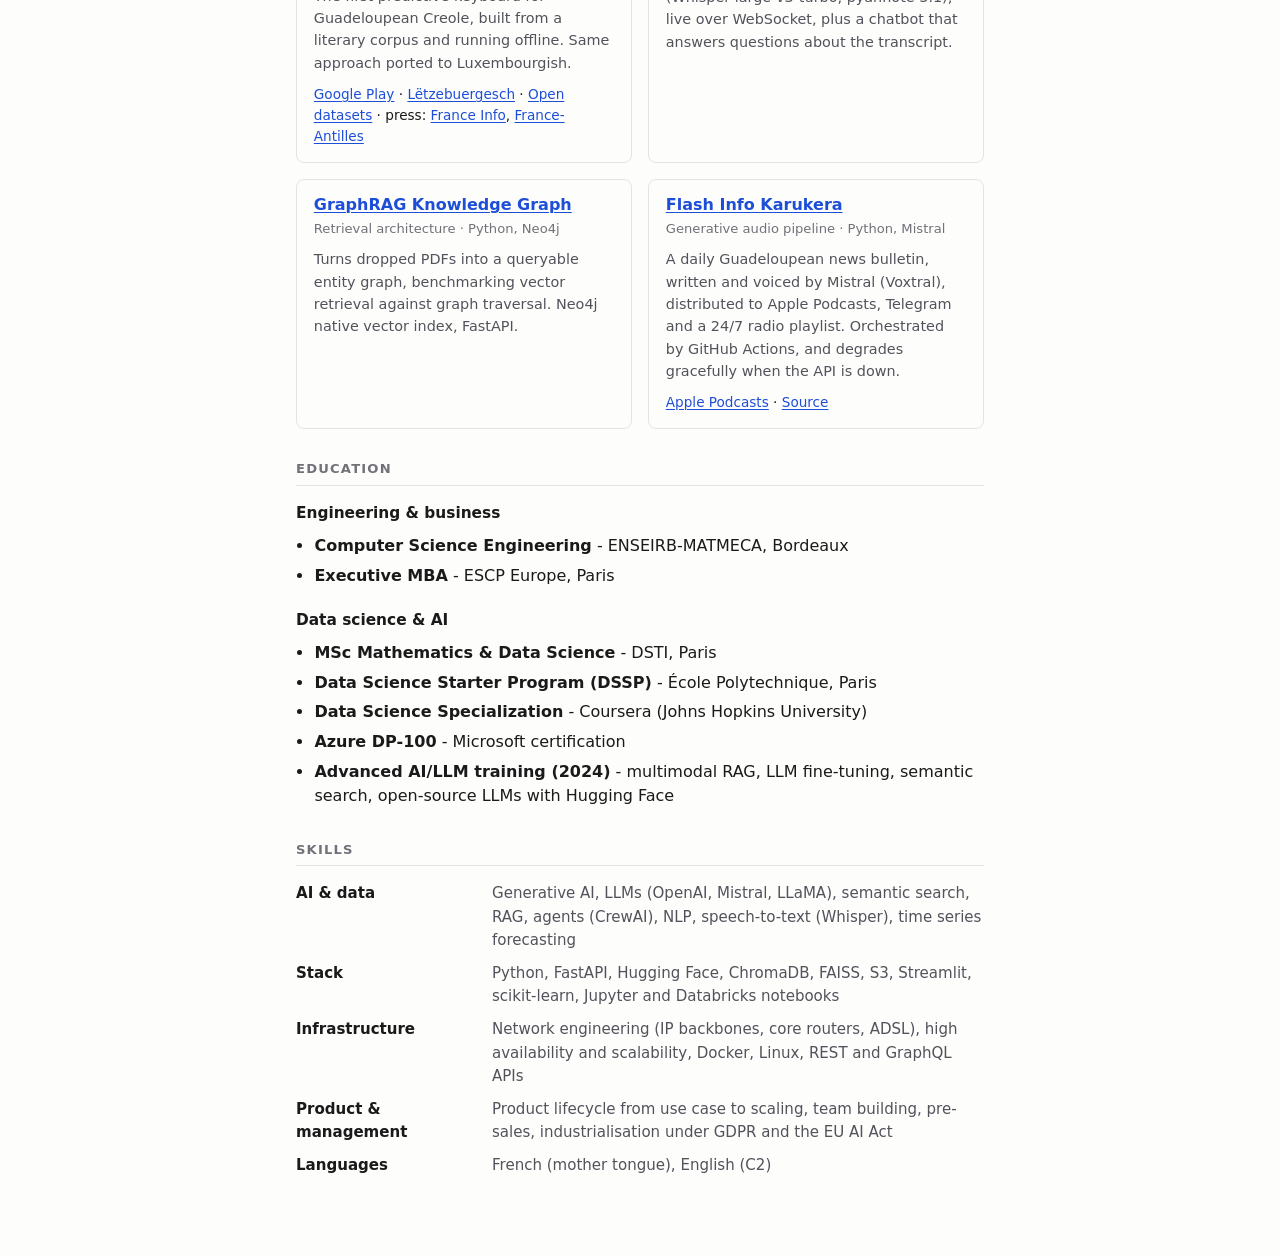
==== commit 6d8be035: "Point at the POTOMITAN organisation rather than one dataset L'organisation regroupe trois jeux de do" ====
--- a/index.html
+++ b/index.html
@@ -202,7 +202,7 @@
           corpus and running offline. Same approach ported to Luxembourgish.
         </p>
         <p class="project-links">
-          <a href="https://play.google.com/store/apps/details?id=com.potomitan.kreyolkeyboard">Google Play</a><span class="sep"> · </span><a href="https://famibelle.github.io/LuxKeyb/">Lëtzebuergesch</a><span class="sep"> · </span><a href="https://huggingface.co/datasets/POTOMITAN/PawolKreyol-gfc">Corpus</a><span class="sep"> · </span>press: <a href="https://la1ere.franceinfo.fr/guadeloupe/klavye-kreyol-karukera-l-appli-pour-smartphone-qui-facilite-la-redaction-de-messages-en-creole-guadeloupeen-1723969.html">France Info</a>, <a href="https://www.guadeloupe.franceantilles.fr/actualite/economie/si-le-creole-guadeloupeen-nexiste-pas-petit-a-petit-on-sefface-1088477.php">France-Antilles</a>
+          <a href="https://play.google.com/store/apps/details?id=com.potomitan.kreyolkeyboard">Google Play</a><span class="sep"> · </span><a href="https://famibelle.github.io/LuxKeyb/">Lëtzebuergesch</a><span class="sep"> · </span><a href="https://huggingface.co/POTOMITAN">Open datasets</a><span class="sep"> · </span>press: <a href="https://la1ere.franceinfo.fr/guadeloupe/klavye-kreyol-karukera-l-appli-pour-smartphone-qui-facilite-la-redaction-de-messages-en-creole-guadeloupeen-1723969.html">France Info</a>, <a href="https://www.guadeloupe.franceantilles.fr/actualite/economie/si-le-creole-guadeloupeen-nexiste-pas-petit-a-petit-on-sefface-1088477.php">France-Antilles</a>
         </p>
       </li>
 
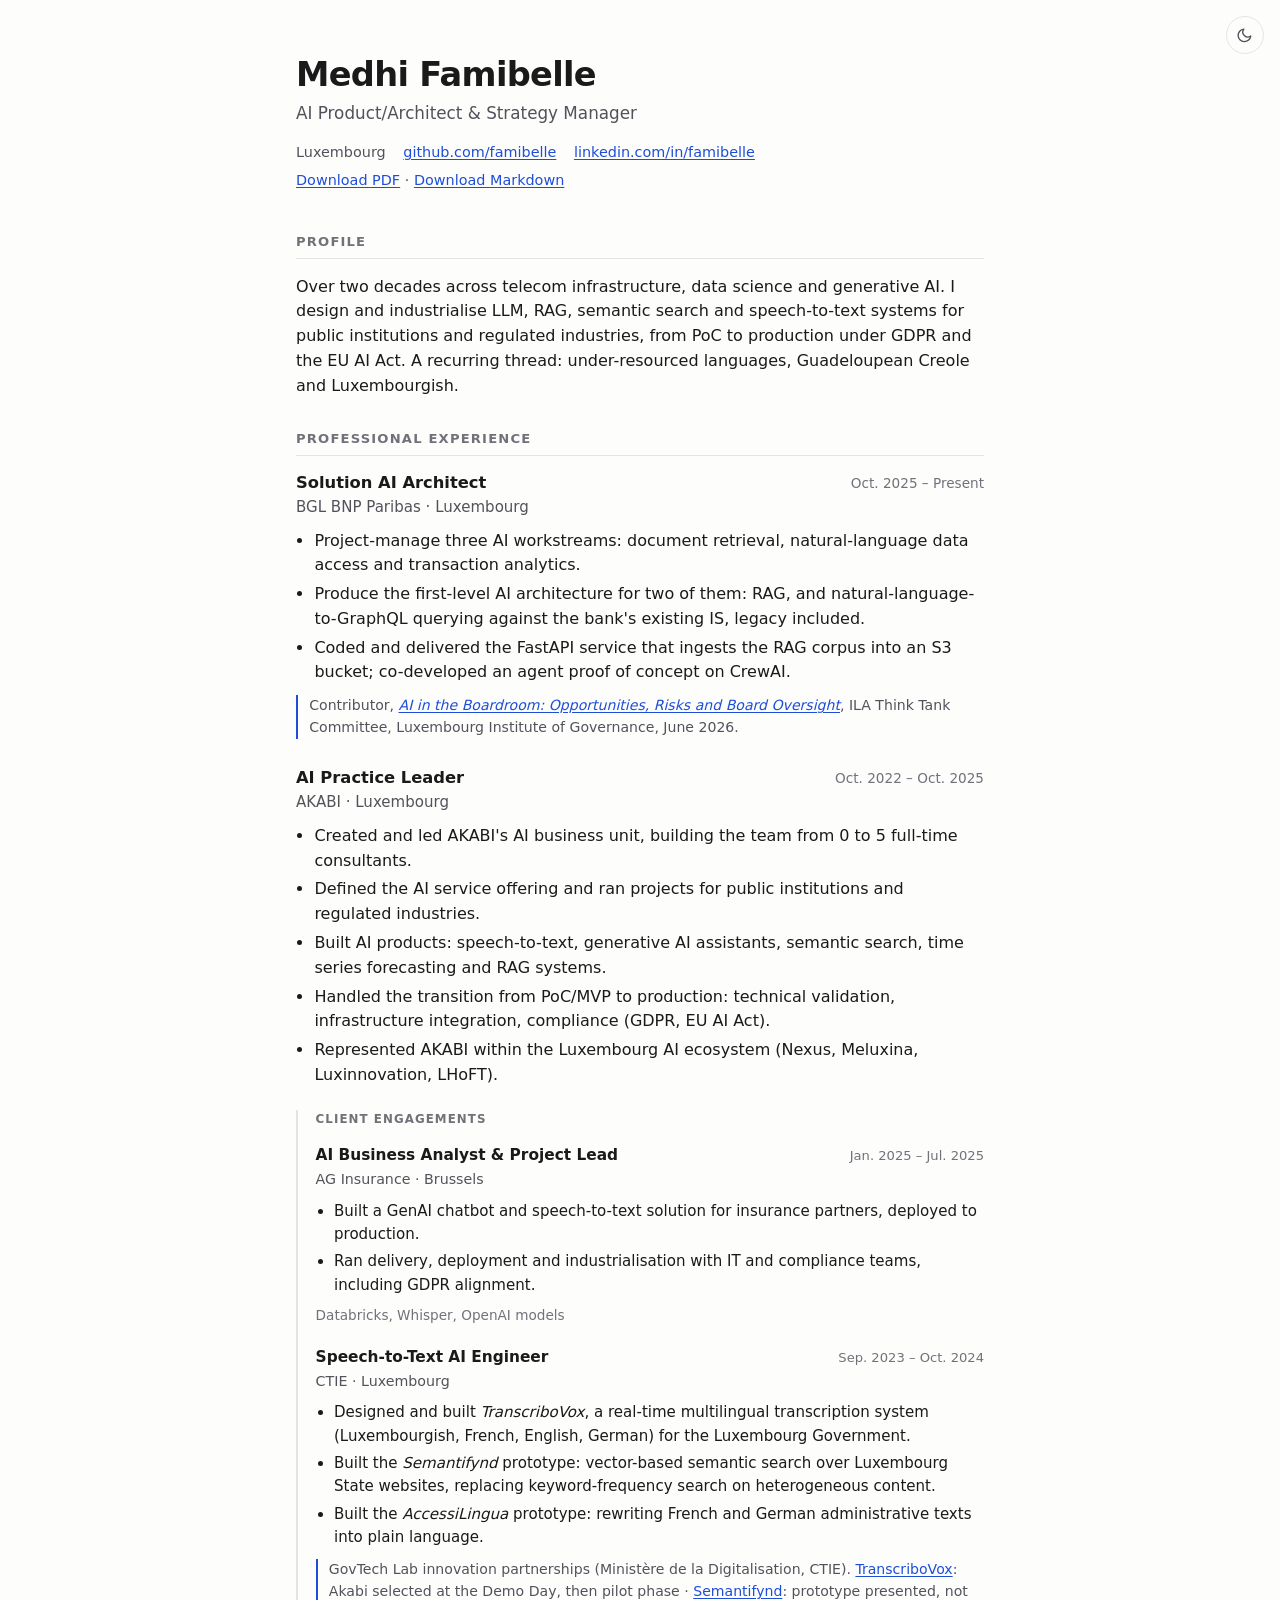
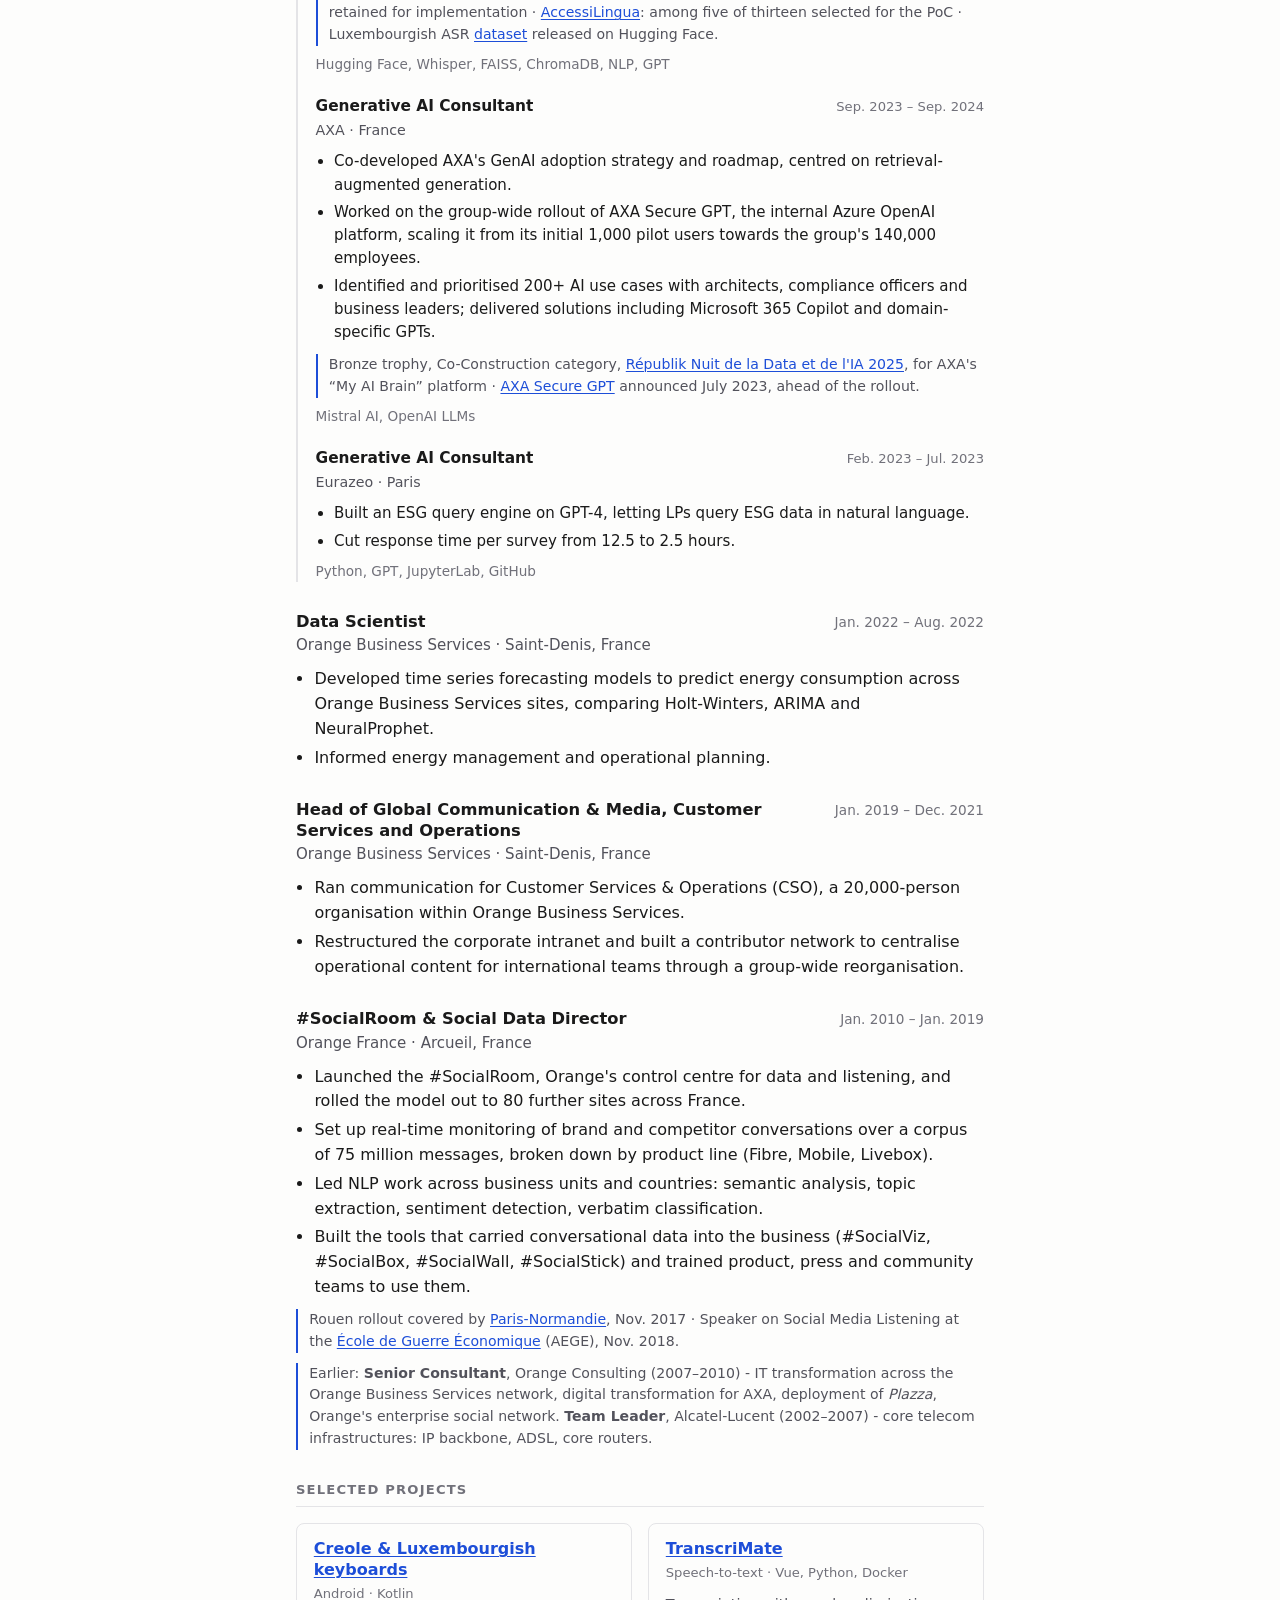
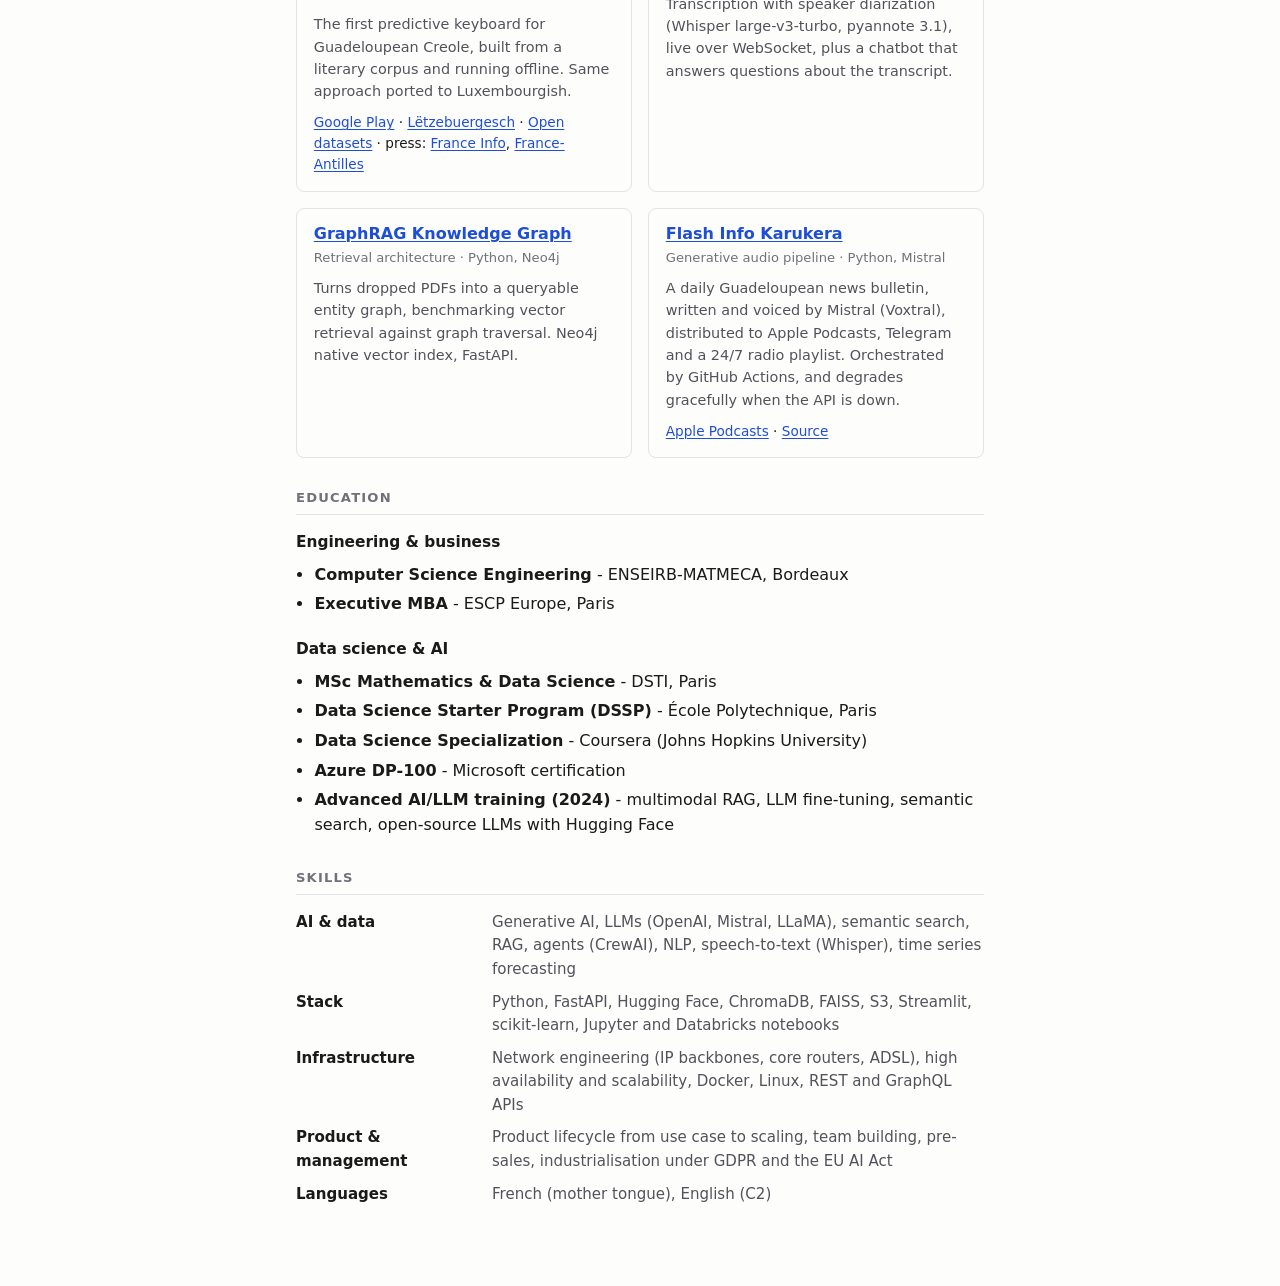
==== commit a0481384: "Add a Markdown download link next to the PDF link The Markdown files are generated from the rendered" ====
--- a/index.html
+++ b/index.html
@@ -40,7 +40,7 @@
       <li>Luxembourg</li>
       <li><a href="https://github.com/famibelle" rel="me">github.com/famibelle</a></li>
       <li><a href="https://www.linkedin.com/in/famibelle/" rel="me">linkedin.com/in/famibelle</a></li>
-      <li class="contact-pdf"><a href="medhi-famibelle-cv.pdf" download>Download PDF</a></li>
+      <li class="contact-pdf"><a href="medhi-famibelle-cv.pdf" download>Download PDF</a><span class="sep"> · </span><a href="medhi-famibelle-cv.md" download>Download Markdown</a></li>
     </ul>
   </header>
 
